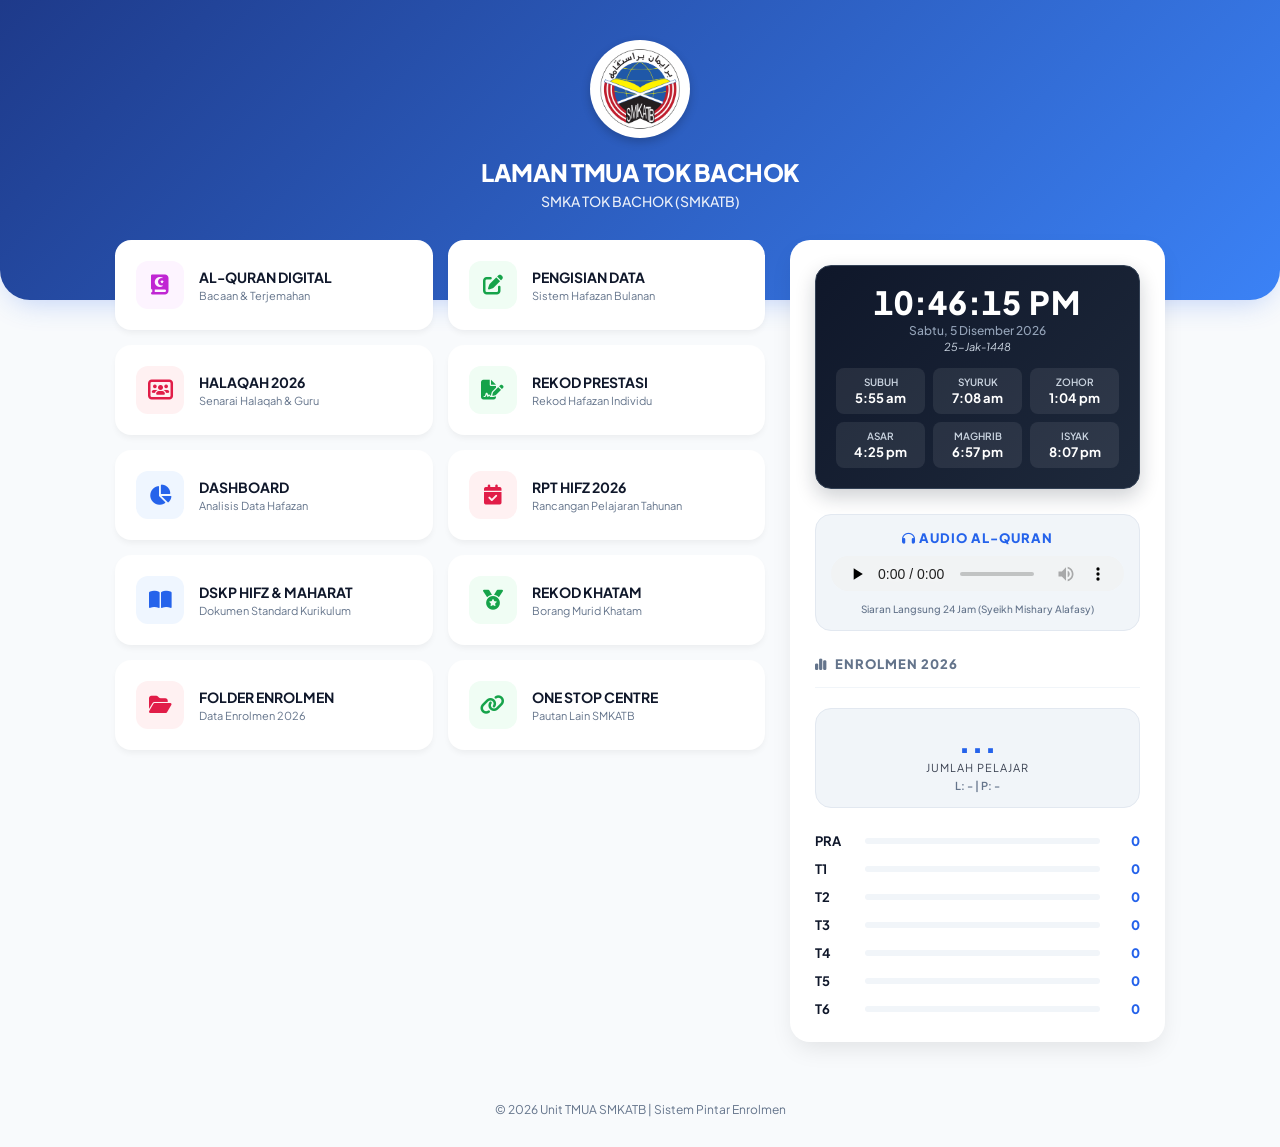
==== index.html @ 7593da2a "Update index.html" ====
<!DOCTYPE html>
<html lang="ms">
<head>
    <meta charset="UTF-8">
    <meta name="viewport" content="width=device-width, initial-scale=1.0">
    <title>Portal TMUA Tok Bachok</title>
    <link rel="icon" type="image/png" href="logo.png">
    
    <link rel="stylesheet" href="https://cdnjs.cloudflare.com/ajax/libs/font-awesome/6.4.0/css/all.min.css">
    
    <link href="https://fonts.googleapis.com/css2?family=Plus+Jakarta+Sans:wght@400;500;700;800&display=swap" rel="stylesheet">

    <style>
        :root {
            --primary: #0f172a;
            --accent: #2563eb;
            --bg: #f8fafc;
            --white: #ffffff;
            --text-muted: #64748b;
        }

        body { 
            font-family: 'Plus Jakarta Sans', sans-serif; 
            background-color: var(--bg); 
            margin: 0; padding: 0;
            color: var(--primary);
            min-height: 100vh;
        }

        /* HEADER */
        .header-bg {
            background: linear-gradient(135deg, #1e3a8a 0%, #3b82f6 100%);
            padding: 40px 20px 90px 20px;
            text-align: center;
            color: white;
            border-bottom-left-radius: 30px;
            border-bottom-right-radius: 30px;
            box-shadow: 0 10px 30px -10px rgba(37, 99, 235, 0.3);
        }

        .logo-sekolah { 
            width: 90px; height: auto; 
            background: white; border-radius: 50%; padding: 5px;
            box-shadow: 0 4px 10px rgba(0,0,0,0.2); margin-bottom: 15px;
        }
        
        h1 { margin: 0; font-size: 24px; font-weight: 800; letter-spacing: -0.5px; }
        .sub-header { opacity: 0.9; font-size: 14px; margin-top: 5px; font-weight: 500; }

        /* CONTAINER UTAMA */
        .container { 
            max-width: 1050px; 
            margin: -60px auto 40px auto; 
            padding: 0 20px;
            display: flex; gap: 25px; align-items: flex-start;
        }

        /* KIRI: GRID BUTANG */
        .links-area { 
            flex: 2; display: grid; grid-template-columns: repeat(2, 1fr); gap: 15px; 
        }

        .btn-card { 
            background: var(--white); padding: 20px; border-radius: 16px; 
            text-decoration: none; color: var(--primary);
            display: flex; align-items: center; gap: 15px;
            transition: all 0.2s ease;
            box-shadow: 0 4px 6px -1px rgba(0, 0, 0, 0.05);
            border: 1px solid rgba(255,255,255,0.8);
        }

        .btn-card:hover { 
            transform: translateY(-3px); 
            box-shadow: 0 12px 20px -5px rgba(0, 0, 0, 0.1); 
            border-color: var(--accent);
        }

        .icon-box {
            width: 48px; height: 48px; flex-shrink: 0;
            background: #eff6ff; color: var(--accent);
            border-radius: 12px; display: flex; align-items: center; justify-content: center;
            font-size: 20px;
        }
        
        .btn-card:nth-child(even) .icon-box { background: #f0fdf4; color: #16a34a; }
        .btn-card:nth-child(3n) .icon-box { background: #fff1f2; color: #e11d48; }
        .btn-card:first-child .icon-box { background: #fdf4ff; color: #c026d3; }

        .text-box { display: flex; flex-direction: column; }
        .btn-title { font-weight: 700; font-size: 14px; line-height: 1.3; }
        .btn-desc { font-size: 11px; color: var(--text-muted); margin-top: 2px; }

        /* KANAN: SIDEBOX (SOLAT, AUDIO & ENROLMEN) */
        .side-box { 
            flex: 1; background: var(--white); border-radius: 20px; padding: 25px;
            box-shadow: 0 10px 25px -5px rgba(0, 0, 0, 0.1);
            position: sticky; top: 20px;
        }

        /* WIDGET WAKTU SOLAT */
        .prayer-widget {
            background: linear-gradient(135deg, #0f172a 0%, #1e293b 100%);
            border-radius: 16px;
            padding: 20px;
            color: white;
            text-align: center;
            margin-bottom: 25px;
            box-shadow: 0 8px 20px rgba(15, 23, 42, 0.2);
            border: 1px solid #334155;
        }

        .clock-display { font-size: 32px; font-weight: 800; letter-spacing: 1px; line-height: 1; margin-bottom: 5px; font-variant-numeric: tabular-nums; }
        .date-display { font-size: 12px; color: #94a3b8; font-weight: 500; margin-bottom: 2px; }
        .hijri-display { font-size: 11px; color: #cbd5e1; font-weight: 400; margin-bottom: 15px; font-style: italic; }

        .prayer-grid { display: grid; grid-template-columns: repeat(3, 1fr); gap: 8px; }
        .prayer-item { 
            background: rgba(255,255,255,0.08); padding: 8px 5px; border-radius: 8px; 
            display: flex; flex-direction: column; gap: 2px;
        }
        .prayer-name { font-size: 10px; color: #cbd5e1; text-transform: uppercase; font-weight: 600; }
        .prayer-time { font-size: 13px; font-weight: 700; color: #fff; }

        /* WIDGET AUDIO AL-QURAN */
        .audio-widget {
            background: #f1f5f9;
            border-radius: 16px;
            padding: 15px;
            margin-bottom: 25px;
            border: 1px solid #e2e8f0;
            text-align: center;
        }
        
        .audio-title {
            font-size: 13px; font-weight: 800; color: var(--accent); 
            text-transform: uppercase; letter-spacing: 1px; margin-bottom: 10px;
        }
        
        audio {
            width: 100%;
            height: 35px;
            outline: none;
            border-radius: 8px;
        }
        
        .audio-desc {
            font-size: 10px; color: var(--text-muted); margin-top: 8px; font-weight: 500;
        }

        /* ENROLMEN STYLES */
        .side-title { 
            font-size: 13px; font-weight: 800; color: var(--text-muted); 
            text-transform: uppercase; letter-spacing: 1px; margin-bottom: 20px; 
            display: flex; align-items: center; gap: 8px; border-bottom: 1px solid #f1f5f9; padding-bottom: 15px;
        }

        .grand-total-box {
            text-align: center; margin-bottom: 25px;
            background: #f1f5f9; color: var(--primary); padding: 15px; border-radius: 16px; border: 1px solid #e2e8f0;
        }
        .big-number { font-size: 32px; font-weight: 800; line-height: 1; color: var(--accent); }
        .big-label { font-size: 11px; opacity: 0.8; margin-top: 5px; text-transform: uppercase; letter-spacing: 1px;}
        .big-detail { font-size: 11px; margin-top: 5px; font-weight: 600; color: var(--text-muted); }

        .stat-list { display: flex; flex-direction: column; gap: 12px; }
        .stat-row { display: flex; align-items: center; font-size: 13px; gap: 10px; }
        .stat-left { width: 40px; display: flex; flex-direction: column; }
        .stat-label { font-weight: 700; color: var(--primary); }
        .stat-detail-mini { font-size: 9px; color: var(--text-muted); white-space: nowrap; }
        .stat-bar-bg { flex: 1; height: 6px; background: #f1f5f9; border-radius: 4px; overflow: hidden; }
        .stat-bar-fill { height: 100%; background: var(--accent); border-radius: 4px; width: 0%; transition: width 1s ease-out; }
        .stat-value { font-weight: 800; color: var(--accent); width: 30px; text-align: right; }

        .footer { text-align: center; margin-top: 60px; font-size: 12px; color: var(--text-muted); padding-bottom: 30px; }

        @media (max-width: 850px) {
            .container { flex-direction: column; margin-top: -40px; }
            .links-area { grid-template-columns: 1fr; width: 100%; }
            .side-box { width: 100%; box-sizing: border-box; }
        }
    </style>
</head>
<body>

    <div class="header-bg">
        <img src="logo.png" alt="Logo" class="logo-sekolah">
        <h1>LAMAN TMUA TOK BACHOK</h1>
        <div class="sub-header">SMKA TOK BACHOK (SMKATB)</div>
    </div>

    <div class="container">
        
        <div class="links-area">
            <a href="https://quran.com/ms" class="btn-card" target="_blank">
                <div class="icon-box"><i class="fa-solid fa-book-quran"></i></div>
                <div class="text-box">
                    <span class="btn-title">AL-QURAN DIGITAL</span>
                    <span class="btn-desc">Bacaan & Terjemahan</span>
                </div>
            </a>
            <a href="https://aimanbum.github.io/ehafazantokbachok/guru.html" class="btn-card" target="_blank">
                <div class="icon-box"><i class="fa-solid fa-pen-to-square"></i></div>
                <div class="text-box"><span class="btn-title">PENGISIAN DATA</span><span class="btn-desc">Sistem Hafazan Bulanan</span></div>
            </a>
            <a href="https://drive.google.com/drive/folders/1Z07QYsqg-YRuqNiR4YXg7hQLwHGhCt8p?usp=sharing" class="btn-card" target="_blank">
                <div class="icon-box"><i class="fa-solid fa-users-rectangle"></i></div>
                <div class="text-box"><span class="btn-title">HALAQAH 2026</span><span class="btn-desc">Senarai Halaqah & Guru</span></div>
            </a>
            <a href="https://drive.google.com/drive/folders/1R4FdjBu_MviJWC51DVcEiyQpBSGGm-PG?usp=sharing" class="btn-card" target="_blank">
                <div class="icon-box"><i class="fa-solid fa-file-signature"></i></div>
                <div class="text-box"><span class="btn-title">REKOD PRESTASI</span><span class="btn-desc">Rekod Hafazan Individu</span></div>
            </a>
            <a href="https://aimanbum.github.io/dashboardhafazan/" class="btn-card" target="_blank">
                <div class="icon-box"><i class="fa-solid fa-chart-pie"></i></div>
                <div class="text-box"><span class="btn-title">DASHBOARD</span><span class="btn-desc">Analisis Data Hafazan</span></div>
            </a>
            <a href="https://docs.google.com/spreadsheets/d/1xx5BP8lhLu6eqke5RfqEZUs3BnPgLS9u/edit?gid=1105382656#gid=1105382656" class="btn-card" target="_blank">
                <div class="icon-box"><i class="fa-solid fa-calendar-check"></i></div>
                <div class="text-box"><span class="btn-title">RPT HIFZ 2026</span><span class="btn-desc">Rancangan Pelajaran Tahunan</span></div>
            </a>
            <a href="https://drive.google.com/drive/folders/10hzshOvUihDCpQ-v_4nYq1GUiXlx32Gw?usp=drive_link" class="btn-card" target="_blank">
                <div class="icon-box"><i class="fa-solid fa-book-open"></i></div>
                <div class="text-box"><span class="btn-title">DSKP HIFZ & MAHARAT</span><span class="btn-desc">Dokumen Standard Kurikulum</span></div>
            </a>
            <a href="https://forms.gle/MZYJB4YxUYbUkG238" class="btn-card" target="_blank">
                <div class="icon-box"><i class="fa-solid fa-medal"></i></div>
                <div class="text-box"><span class="btn-title">REKOD KHATAM</span><span class="btn-desc">Borang Murid Khatam</span></div>
            </a>
            <a href="https://drive.google.com/drive/folders/1UJBAwL0ctB9TV9YKfd61B_cG2MGX8SsN?usp=drive_link" class="btn-card" target="_blank">
                <div class="icon-box"><i class="fa-solid fa-folder-open"></i></div>
                <div class="text-box"><span class="btn-title">FOLDER ENROLMEN</span><span class="btn-desc">Data Enrolmen 2026</span></div>
            </a>
            <a href="https://mylink.la/sekolah-3315" class="btn-card" target="_blank">
                <div class="icon-box"><i class="fa-solid fa-link"></i></div>
                <div class="text-box"><span class="btn-title">ONE STOP CENTRE</span><span class="btn-desc">Pautan Lain SMKATB</span></div>
            </a>
        </div>

        <div class="side-box">
            
            <div class="prayer-widget">
                <div class="clock-display" id="jam">--:--:--</div>
                <div class="date-display" id="tarikh">Memuatkan tarikh...</div>
                <div class="hijri-display" id="tarikh-hijri">Memuatkan Hijri...</div>
                
                <div class="prayer-grid" id="senarai-solat">
                    <div class="prayer-item"><span class="prayer-name">Subuh</span><span class="prayer-time">...</span></div>
                    <div class="prayer-item"><span class="prayer-name">Syuruk</span><span class="prayer-time">...</span></div>
                    <div class="prayer-item"><span class="prayer-name">Zohor</span><span class="prayer-time">...</span></div>
                    <div class="prayer-item"><span class="prayer-name">Asar</span><span class="prayer-time">...</span></div>
                    <div class="prayer-item"><span class="prayer-name">Maghrib</span><span class="prayer-time">...</span></div>
                    <div class="prayer-item"><span class="prayer-name">Isyak</span><span class="prayer-time">...</span></div>
                </div>
            </div>

            <div class="audio-widget">
                <div class="audio-title"><i class="fa-solid fa-headphones"></i> AUDIO AL-QURAN</div>
                <audio controls preload="none">
                    <source src="https://Qurango.net/radio/mishary_alafasi" type="audio/mpeg">
                    Pelayar anda tidak menyokong audio.
                </audio>
                <div class="audio-desc">Siaran Langsung 24 Jam (Syeikh Mishary Alafasy)</div>
            </div>

            <div class="side-title"><i class="fa-solid fa-chart-simple"></i> ENROLMEN 2026</div>
            
            <div class="grand-total-box">
                <div class="big-number" id="grand-total">...</div>
                <div class="big-label">JUMLAH PELAJAR</div>
                <div class="big-detail" id="grand-detail">L: - | P: -</div>
            </div>

            <div class="stat-list">
                <div class="stat-row">
                    <div class="stat-left"><span class="stat-label">PRA</span><span class="stat-detail-mini" id="pra-detail"></span></div>
                    <div class="stat-bar-bg"><div class="stat-bar-fill" id="bar-pra" style="width: 0%"></div></div>
                    <span class="stat-value" id="pra-total">0</span>
                </div>
                <div class="stat-row">
                    <div class="stat-left"><span class="stat-label">T1</span><span class="stat-detail-mini" id="t1-detail"></span></div>
                    <div class="stat-bar-bg"><div class="stat-bar-fill" id="bar-t1" style="width: 0%"></div></div>
                    <span class="stat-value" id="t1-total">0</span>
                </div>
                <div class="stat-row">
                    <div class="stat-left"><span class="stat-label">T2</span><span class="stat-detail-mini" id="t2-detail"></span></div>
                    <div class="stat-bar-bg"><div class="stat-bar-fill" id="bar-t2" style="width: 0%"></div></div>
                    <span class="stat-value" id="t2-total">0</span>
                </div>
                <div class="stat-row">
                    <div class="stat-left"><span class="stat-label">T3</span><span class="stat-detail-mini" id="t3-detail"></span></div>
                    <div class="stat-bar-bg"><div class="stat-bar-fill" id="bar-t3" style="width: 0%"></div></div>
                    <span class="stat-value" id="t3-total">0</span>
                </div>
                <div class="stat-row">
                    <div class="stat-left"><span class="stat-label">T4</span><span class="stat-detail-mini" id="t4-detail"></span></div>
                    <div class="stat-bar-bg"><div class="stat-bar-fill" id="bar-t4" style="width: 0%"></div></div>
                    <span class="stat-value" id="t4-total">0</span>
                </div>
                <div class="stat-row">
                    <div class="stat-left"><span class="stat-label">T5</span><span class="stat-detail-mini" id="t5-detail"></span></div>
                    <div class="stat-bar-bg"><div class="stat-bar-fill" id="bar-t5" style="width: 0%"></div></div>
                    <span class="stat-value" id="t5-total">0</span>
                </div>
                <div class="stat-row">
                    <div class="stat-left"><span class="stat-label">T6</span><span class="stat-detail-mini" id="t6-detail"></span></div>
                    <div class="stat-bar-bg"><div class="stat-bar-fill" id="bar-t6" style="width: 0%"></div></div>
                    <span class="stat-value" id="t6-total">0</span>
                </div>
            </div>
        </div>
    </div>

    <div class="footer">
        &copy; 2026 Unit TMUA SMKATB | Sistem Pintar Enrolmen
    </div>

    <script>
        // ---------------------------------------------------
        // 1. SKRIP JAM & TARIKH (SYNC DENGAN WAKTU MALAYSIA)
        // ---------------------------------------------------
        let timeOffset = 0;

        async function syncWithWorldTime() {
            try {
                // Mengambil waktu tepat KL (Waktu Standard Malaysia)
                const response = await fetch('https://worldtimeapi.org/api/timezone/Asia/Kuala_Lumpur');
                const data = await response.json();
                
                const serverTime = new Date(data.datetime).getTime();
                const localTime = Date.now();
                timeOffset = serverTime - localTime;
                
                console.log("Jam diselaraskan dengan Waktu Standard.");
            } catch (error) {
                console.error("Gagal selaras jam, guna jam peranti.");
            }
        }

        function updateClock() {
            const now = new Date(Date.now() + timeOffset);
            let hours = now.getHours();
            let minutes = now.getMinutes();
            let seconds = now.getSeconds();
            let ampm = hours >= 12 ? 'PM' : 'AM';
            
            hours = hours % 12;
            hours = hours ? hours : 12; 
            minutes = minutes < 10 ? '0' + minutes : minutes;
            seconds = seconds < 10 ? '0' + seconds : seconds;
            
            document.getElementById('jam').innerText = `${hours}:${minutes}:${seconds} ${ampm}`;
            
            const options = { weekday: 'long', year: 'numeric', month: 'long', day: 'numeric' };
            document.getElementById('tarikh').innerText = now.toLocaleDateString('ms-MY', options);
        }

        syncWithWorldTime();
        setInterval(updateClock, 1000);
        updateClock();

        // ---------------------------------------------
        // 2. SKRIP WAKTU SOLAT (DARIPADA FAIL CSV JAKIM)
        // ---------------------------------------------
        async function fetchSolatFromCSV() {
            try {
                const response = await fetch('./jadual_waktu_solat_JAKIM.csv');
                
                if (!response.ok) {
                    throw new Error("Fail CSV tidak dijumpai.");
                }

                const csvText = await response.text();
                const lines = csvText.split('\n');
                
                const months = ["Jan", "Feb", "Mar", "Apr", "May", "Jun", "Jul", "Aug", "Sep", "Oct", "Nov", "Dec"];
                const today = new Date();
                const dd = String(today.getDate()).padStart(2, '0');
                const mmStr = months[today.getMonth()];
                const yyyy = today.getFullYear();
                
                const searchKey = `${dd}-${mmStr}-${yyyy}`;
                let foundData = null;

                for (let i = 1; i < lines.length; i++) {
                    const row = lines[i].split(',');
                    if (row.length < 10) continue; 
                    
                    if (row[0].trim() === searchKey) {
                        foundData = row;
                        break;
                    }
                }

                if (foundData) {
                    document.getElementById('tarikh-hijri').innerText = foundData[1]; 
                    
                    const solatList = {
                        "Subuh": foundData[4],
                        "Syuruk": foundData[5],
                        "Zohor": foundData[6],
                        "Asar": foundData[7],
                        "Maghrib": foundData[8],
                        "Isyak": foundData[9]
                    };

                    const container = document.getElementById('senarai-solat');
                    container.innerHTML = ''; 

                    for (const [name, time] of Object.entries(solatList)) {
                        let div = document.createElement('div');
                        div.className = 'prayer-item';
                        div.innerHTML = `<span class="prayer-name">${name}</span><span class="prayer-time">${time}</span>`;
                        container.appendChild(div);
                    }
                }
            } catch (e) {
                console.error("Ralat CSV:", e);
            }
        }

        fetchSolatFromCSV();

        // ---------------------------------------------
        // 3. SKRIP ENROLMEN (GOOGLE SHEETS)
        // ---------------------------------------------
        const ssID = '1M5HM5y6qgWshsLqB8CoReXiF54sFiUBiS_dVqUtK0gk';
        const url = `https://docs.google.com/spreadsheets/d/${ssID}/gviz/tq?tqx=out:csv`;

        async function fetchEnrolmen() {
            try {
                const response = await fetch(url);
                const data = await response.text();
                const rows = data.split('\n').map(row => row.split(',').map(cell => cell.replace(/"/g, '')));
                const getData = (r, c) => parseInt(rows[r][c]) || 0;

                let grandL = 0; let grandP = 0;
                let maxVal = 160;

                const processTingkatan = (id, row) => {
                    const l = getData(row - 1, 2);
                    const p = getData(row - 1, 3);
                    const total = l + p;
                    grandL += l; grandP += p;

                    const elTotal = document.getElementById(`${id}-total`);
                    if(elTotal) elTotal.innerText = total;

                    const elBar = document.getElementById(`bar-${id}`);
                    if(elBar) {
                        let percent = (total / maxVal) * 100;
                        if(percent > 100) percent = 100;
                        elBar.style.width = `${percent}%`;
                    }

                    const elDetail = document.getElementById(`${id}-detail`);
                    if(elDetail) elDetail.innerText = `L:${l} P:${p}`;
                };

                processTingkatan('pra', 37);
                processTingkatan('t1', 7);
                processTingkatan('t2', 13);
                processTingkatan('t3', 19);
                processTingkatan('t4', 25);
                processTingkatan('t5', 31);
                processTingkatan('t6', 36);

                document.getElementById('grand-total').innerText = grandL + grandP;
                document.getElementById('grand-detail').innerText = `LELAKI: ${grandL} | PEREMPUAN: ${grandP}`;
            } catch (e) { console.error('Error:', e); }
        }
        fetchEnrolmen();
    </script>
</body>
</html>
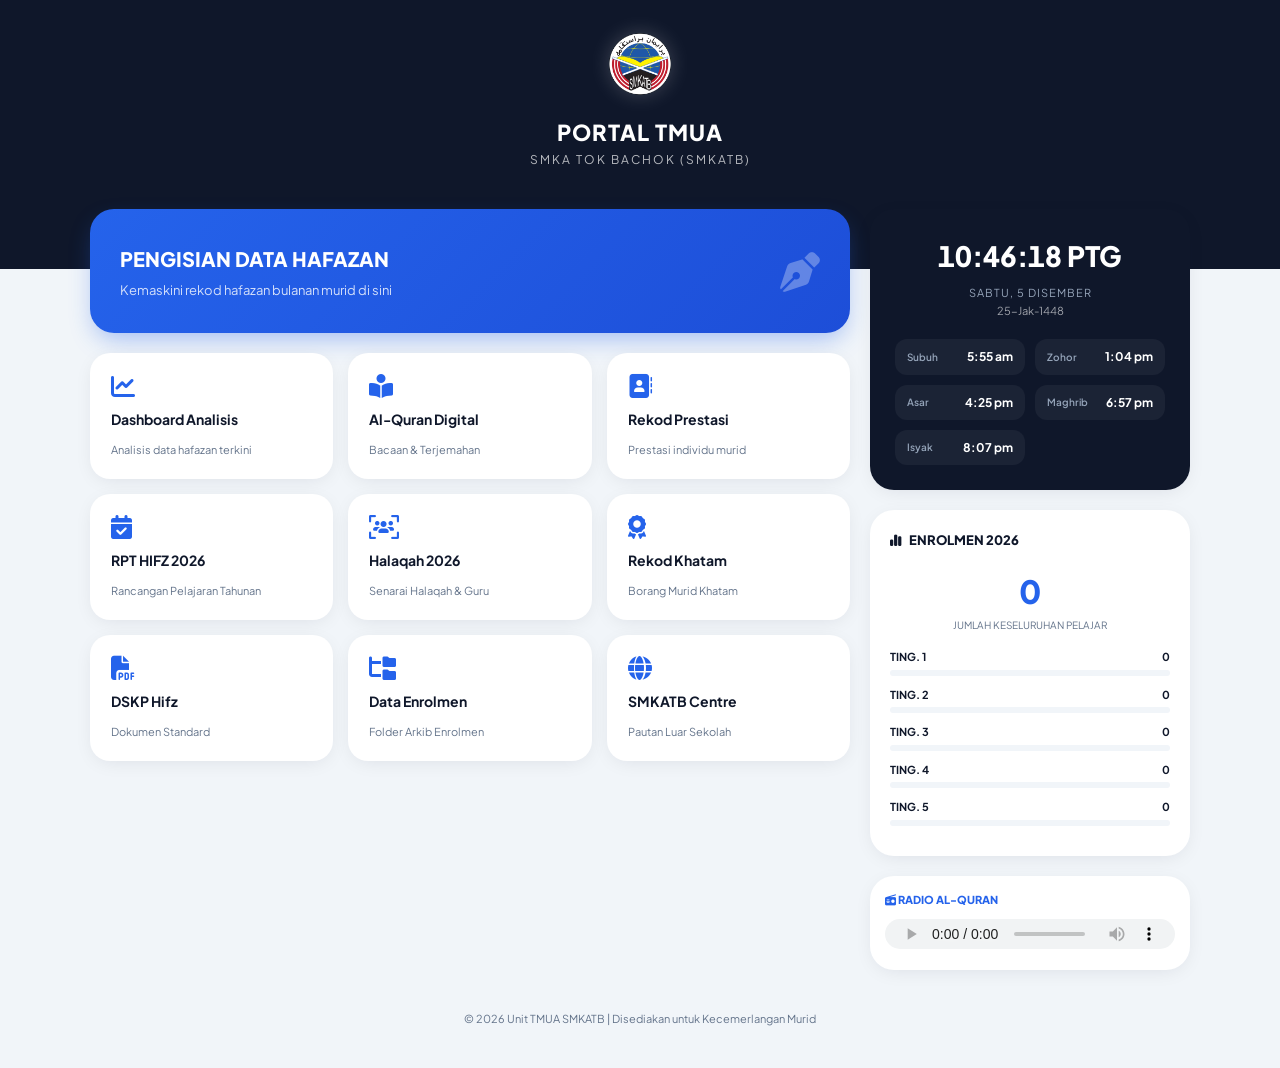
==== commit a5b271e1: "Update index.html" ====
--- a/index.html
+++ b/index.html
@@ -3,20 +3,21 @@
 <head>
     <meta charset="UTF-8">
     <meta name="viewport" content="width=device-width, initial-scale=1.0">
-    <title>Portal TMUA Tok Bachok</title>
+    <title>Portal TMUA | SMKA Tok Bachok</title>
     <link rel="icon" type="image/png" href="logo.png">
     
     <link rel="stylesheet" href="https://cdnjs.cloudflare.com/ajax/libs/font-awesome/6.4.0/css/all.min.css">
-    
-    <link href="https://fonts.googleapis.com/css2?family=Plus+Jakarta+Sans:wght@400;500;700;800&display=swap" rel="stylesheet">
+    <link href="https://fonts.googleapis.com/css2?family=Plus+Jakarta+Sans:wght@400;500;600;700;800&display=swap" rel="stylesheet">
 
     <style>
         :root {
-            --primary: #0f172a;
-            --accent: #2563eb;
-            --bg: #f8fafc;
+            --primary: #0f172a;    /* Navy */
+            --accent: #2563eb;     /* Blue */
+            --gold: #b45309;       /* Gold/Amber */
+            --bg: #f1f5f9;         /* Light Grey-Blue */
             --white: #ffffff;
             --text-muted: #64748b;
+            --card-shadow: 0 4px 20px -5px rgba(15, 23, 42, 0.1);
         }
 
         body { 
@@ -24,159 +25,121 @@
             background-color: var(--bg); 
             margin: 0; padding: 0;
             color: var(--primary);
-            min-height: 100vh;
-        }
-
-        /* HEADER */
+            line-height: 1.6;
+        }
+
+        /* HEADER MINIMALIS */
         .header-bg {
-            background: linear-gradient(135deg, #1e3a8a 0%, #3b82f6 100%);
-            padding: 40px 20px 90px 20px;
+            background: var(--primary);
+            padding: 30px 20px 100px 20px;
             text-align: center;
             color: white;
-            border-bottom-left-radius: 30px;
-            border-bottom-right-radius: 30px;
-            box-shadow: 0 10px 30px -10px rgba(37, 99, 235, 0.3);
         }
 
         .logo-sekolah { 
-            width: 90px; height: auto; 
-            background: white; border-radius: 50%; padding: 5px;
-            box-shadow: 0 4px 10px rgba(0,0,0,0.2); margin-bottom: 15px;
+            width: 70px; margin-bottom: 10px;
+            filter: drop-shadow(0 0 10px rgba(255,255,255,0.2));
         }
         
-        h1 { margin: 0; font-size: 24px; font-weight: 800; letter-spacing: -0.5px; }
-        .sub-header { opacity: 0.9; font-size: 14px; margin-top: 5px; font-weight: 500; }
-
-        /* CONTAINER UTAMA */
+        h1 { margin: 0; font-size: 22px; font-weight: 800; letter-spacing: 1px; }
+        .sub-header { opacity: 0.7; font-size: 12px; text-transform: uppercase; letter-spacing: 2px; }
+
         .container { 
-            max-width: 1050px; 
+            max-width: 1100px; 
             margin: -60px auto 40px auto; 
             padding: 0 20px;
-            display: flex; gap: 25px; align-items: flex-start;
-        }
-
-        /* KIRI: GRID BUTANG */
-        .links-area { 
-            flex: 2; display: grid; grid-template-columns: repeat(2, 1fr); gap: 15px; 
-        }
-
-        .btn-card { 
-            background: var(--white); padding: 20px; border-radius: 16px; 
-            text-decoration: none; color: var(--primary);
-            display: flex; align-items: center; gap: 15px;
+            display: grid;
+            grid-template-columns: 1fr 320px;
+            gap: 20px;
+        }
+
+        /* BENTO GRID AREA */
+        .main-content { display: flex; flex-direction: column; gap: 20px; }
+
+        /* KAD UTAMA (PENGISIAN DATA) */
+        .hero-card {
+            background: linear-gradient(135deg, var(--accent), #1d4ed8);
+            border-radius: 24px;
+            padding: 30px;
+            color: white;
+            text-decoration: none;
+            display: flex;
+            align-items: center;
+            justify-content: space-between;
+            box-shadow: 0 10px 25px -5px rgba(37, 99, 235, 0.4);
+            transition: transform 0.3s ease;
+        }
+        .hero-card:hover { transform: scale(1.02); }
+        .hero-text h2 { margin: 0; font-size: 20px; font-weight: 800; }
+        .hero-text p { margin: 5px 0 0 0; opacity: 0.8; font-size: 13px; }
+        .hero-icon { font-size: 40px; opacity: 0.3; }
+
+        /* GRID UNTUK BUTANG LAIN */
+        .bento-grid {
+            display: grid;
+            grid-template-columns: repeat(auto-fill, minmax(200px, 1fr));
+            gap: 15px;
+        }
+
+        .bento-item {
+            background: var(--white);
+            padding: 20px;
+            border-radius: 20px;
+            text-decoration: none;
+            color: var(--primary);
+            box-shadow: var(--card-shadow);
+            display: flex;
+            flex-direction: column;
+            gap: 10px;
+            border: 1px solid rgba(255,255,255,0.5);
             transition: all 0.2s ease;
-            box-shadow: 0 4px 6px -1px rgba(0, 0, 0, 0.05);
-            border: 1px solid rgba(255,255,255,0.8);
-        }
-
-        .btn-card:hover { 
-            transform: translateY(-3px); 
-            box-shadow: 0 12px 20px -5px rgba(0, 0, 0, 0.1); 
-            border-color: var(--accent);
-        }
-
-        .icon-box {
-            width: 48px; height: 48px; flex-shrink: 0;
-            background: #eff6ff; color: var(--accent);
-            border-radius: 12px; display: flex; align-items: center; justify-content: center;
-            font-size: 20px;
-        }
-        
-        .btn-card:nth-child(even) .icon-box { background: #f0fdf4; color: #16a34a; }
-        .btn-card:nth-child(3n) .icon-box { background: #fff1f2; color: #e11d48; }
-        .btn-card:first-child .icon-box { background: #fdf4ff; color: #c026d3; }
-
-        .text-box { display: flex; flex-direction: column; }
-        .btn-title { font-weight: 700; font-size: 14px; line-height: 1.3; }
-        .btn-desc { font-size: 11px; color: var(--text-muted); margin-top: 2px; }
-
-        /* KANAN: SIDEBOX (SOLAT, AUDIO & ENROLMEN) */
-        .side-box { 
-            flex: 1; background: var(--white); border-radius: 20px; padding: 25px;
-            box-shadow: 0 10px 25px -5px rgba(0, 0, 0, 0.1);
-            position: sticky; top: 20px;
-        }
-
-        /* WIDGET WAKTU SOLAT */
-        .prayer-widget {
-            background: linear-gradient(135deg, #0f172a 0%, #1e293b 100%);
-            border-radius: 16px;
+        }
+        .bento-item:hover { background: #f8fafc; border-color: var(--accent); transform: translateY(-3px); }
+        .bento-item i { font-size: 24px; color: var(--accent); }
+        .bento-title { font-weight: 700; font-size: 14px; }
+        .bento-desc { font-size: 11px; color: var(--text-muted); }
+
+        /* SIDEBAR WIDGETS */
+        .sidebar { display: flex; flex-direction: column; gap: 20px; }
+
+        .widget {
+            background: var(--white);
+            border-radius: 24px;
             padding: 20px;
+            box-shadow: var(--card-shadow);
+        }
+
+        /* JAM & SOLAT (DARK MODE WIDGET) */
+        .clock-widget {
+            background: var(--primary);
             color: white;
             text-align: center;
-            margin-bottom: 25px;
-            box-shadow: 0 8px 20px rgba(15, 23, 42, 0.2);
-            border: 1px solid #334155;
-        }
-
-        .clock-display { font-size: 32px; font-weight: 800; letter-spacing: 1px; line-height: 1; margin-bottom: 5px; font-variant-numeric: tabular-nums; }
-        .date-display { font-size: 12px; color: #94a3b8; font-weight: 500; margin-bottom: 2px; }
-        .hijri-display { font-size: 11px; color: #cbd5e1; font-weight: 400; margin-bottom: 15px; font-style: italic; }
-
-        .prayer-grid { display: grid; grid-template-columns: repeat(3, 1fr); gap: 8px; }
-        .prayer-item { 
-            background: rgba(255,255,255,0.08); padding: 8px 5px; border-radius: 8px; 
-            display: flex; flex-direction: column; gap: 2px;
-        }
-        .prayer-name { font-size: 10px; color: #cbd5e1; text-transform: uppercase; font-weight: 600; }
-        .prayer-time { font-size: 13px; font-weight: 700; color: #fff; }
-
-        /* WIDGET AUDIO AL-QURAN */
-        .audio-widget {
-            background: #f1f5f9;
-            border-radius: 16px;
-            padding: 15px;
-            margin-bottom: 25px;
-            border: 1px solid #e2e8f0;
-            text-align: center;
-        }
-        
-        .audio-title {
-            font-size: 13px; font-weight: 800; color: var(--accent); 
-            text-transform: uppercase; letter-spacing: 1px; margin-bottom: 10px;
-        }
-        
-        audio {
-            width: 100%;
-            height: 35px;
-            outline: none;
-            border-radius: 8px;
-        }
-        
-        .audio-desc {
-            font-size: 10px; color: var(--text-muted); margin-top: 8px; font-weight: 500;
-        }
-
-        /* ENROLMEN STYLES */
-        .side-title { 
-            font-size: 13px; font-weight: 800; color: var(--text-muted); 
-            text-transform: uppercase; letter-spacing: 1px; margin-bottom: 20px; 
-            display: flex; align-items: center; gap: 8px; border-bottom: 1px solid #f1f5f9; padding-bottom: 15px;
-        }
-
-        .grand-total-box {
-            text-align: center; margin-bottom: 25px;
-            background: #f1f5f9; color: var(--primary); padding: 15px; border-radius: 16px; border: 1px solid #e2e8f0;
-        }
-        .big-number { font-size: 32px; font-weight: 800; line-height: 1; color: var(--accent); }
-        .big-label { font-size: 11px; opacity: 0.8; margin-top: 5px; text-transform: uppercase; letter-spacing: 1px;}
-        .big-detail { font-size: 11px; margin-top: 5px; font-weight: 600; color: var(--text-muted); }
-
-        .stat-list { display: flex; flex-direction: column; gap: 12px; }
-        .stat-row { display: flex; align-items: center; font-size: 13px; gap: 10px; }
-        .stat-left { width: 40px; display: flex; flex-direction: column; }
-        .stat-label { font-weight: 700; color: var(--primary); }
-        .stat-detail-mini { font-size: 9px; color: var(--text-muted); white-space: nowrap; }
-        .stat-bar-bg { flex: 1; height: 6px; background: #f1f5f9; border-radius: 4px; overflow: hidden; }
-        .stat-bar-fill { height: 100%; background: var(--accent); border-radius: 4px; width: 0%; transition: width 1s ease-out; }
-        .stat-value { font-weight: 800; color: var(--accent); width: 30px; text-align: right; }
-
-        .footer { text-align: center; margin-top: 60px; font-size: 12px; color: var(--text-muted); padding-bottom: 30px; }
-
-        @media (max-width: 850px) {
-            .container { flex-direction: column; margin-top: -40px; }
-            .links-area { grid-template-columns: 1fr; width: 100%; }
-            .side-box { width: 100%; box-sizing: border-box; }
+            padding: 25px;
+        }
+        .clock-time { font-size: 28px; font-weight: 800; color: #fff; margin-bottom: 5px; font-variant-numeric: tabular-nums; }
+        .clock-date { font-size: 11px; color: #94a3b8; text-transform: uppercase; letter-spacing: 1px; }
+
+        .prayer-list { margin-top: 20px; display: grid; grid-template-columns: 1fr 1fr; gap: 10px; }
+        .prayer-row { background: rgba(255,255,255,0.05); padding: 8px 12px; border-radius: 12px; display: flex; justify-content: space-between; align-items: center; }
+        .p-name { font-size: 10px; color: #94a3b8; font-weight: 600; }
+        .p-time { font-size: 12px; font-weight: 700; }
+
+        /* STATS WIDGET */
+        .stats-header { font-size: 13px; font-weight: 800; margin-bottom: 15px; display: flex; align-items: center; gap: 8px; }
+        .grand-total { font-size: 32px; font-weight: 800; color: var(--accent); text-align: center; display: block; }
+        .grand-label { font-size: 10px; text-align: center; display: block; color: var(--text-muted); text-transform: uppercase; margin-bottom: 15px; }
+
+        .stat-bar-item { margin-bottom: 10px; }
+        .stat-info { display: flex; justify-content: space-between; font-size: 11px; font-weight: 700; margin-bottom: 4px; }
+        .bar-bg { height: 6px; background: #f1f5f9; border-radius: 10px; overflow: hidden; }
+        .bar-fill { height: 100%; background: var(--accent); border-radius: 10px; width: 0; transition: width 1s ease; }
+
+        .footer { text-align: center; margin: 40px 0; font-size: 11px; color: var(--text-muted); }
+
+        /* RESPONSIVE */
+        @media (max-width: 900px) {
+            .container { grid-template-columns: 1fr; }
+            .sidebar { order: -1; }
         }
     </style>
 </head>
@@ -184,289 +147,192 @@
 
     <div class="header-bg">
         <img src="logo.png" alt="Logo" class="logo-sekolah">
-        <h1>LAMAN TMUA TOK BACHOK</h1>
-        <div class="sub-header">SMKA TOK BACHOK (SMKATB)</div>
+        <h1>PORTAL TMUA</h1>
+        <div class="sub-header">SMKA Tok Bachok (SMKATB)</div>
     </div>
 
     <div class="container">
         
-        <div class="links-area">
-            <a href="https://quran.com/ms" class="btn-card" target="_blank">
-                <div class="icon-box"><i class="fa-solid fa-book-quran"></i></div>
-                <div class="text-box">
-                    <span class="btn-title">AL-QURAN DIGITAL</span>
-                    <span class="btn-desc">Bacaan & Terjemahan</span>
+        <main class="main-content">
+            
+            <a href="https://aimanbum.github.io/ehafazantokbachok/guru.html" class="hero-card" target="_blank">
+                <div class="hero-text">
+                    <h2>PENGISIAN DATA HAFAZAN</h2>
+                    <p>Kemaskini rekod hafazan bulanan murid di sini</p>
                 </div>
+                <div class="hero-icon"><i class="fa-solid fa-pen-nib"></i></div>
             </a>
-            <a href="https://aimanbum.github.io/ehafazantokbachok/guru.html" class="btn-card" target="_blank">
-                <div class="icon-box"><i class="fa-solid fa-pen-to-square"></i></div>
-                <div class="text-box"><span class="btn-title">PENGISIAN DATA</span><span class="btn-desc">Sistem Hafazan Bulanan</span></div>
-            </a>
-            <a href="https://drive.google.com/drive/folders/1Z07QYsqg-YRuqNiR4YXg7hQLwHGhCt8p?usp=sharing" class="btn-card" target="_blank">
-                <div class="icon-box"><i class="fa-solid fa-users-rectangle"></i></div>
-                <div class="text-box"><span class="btn-title">HALAQAH 2026</span><span class="btn-desc">Senarai Halaqah & Guru</span></div>
-            </a>
-            <a href="https://drive.google.com/drive/folders/1R4FdjBu_MviJWC51DVcEiyQpBSGGm-PG?usp=sharing" class="btn-card" target="_blank">
-                <div class="icon-box"><i class="fa-solid fa-file-signature"></i></div>
-                <div class="text-box"><span class="btn-title">REKOD PRESTASI</span><span class="btn-desc">Rekod Hafazan Individu</span></div>
-            </a>
-            <a href="https://aimanbum.github.io/dashboardhafazan/" class="btn-card" target="_blank">
-                <div class="icon-box"><i class="fa-solid fa-chart-pie"></i></div>
-                <div class="text-box"><span class="btn-title">DASHBOARD</span><span class="btn-desc">Analisis Data Hafazan</span></div>
-            </a>
-            <a href="https://docs.google.com/spreadsheets/d/1xx5BP8lhLu6eqke5RfqEZUs3BnPgLS9u/edit?gid=1105382656#gid=1105382656" class="btn-card" target="_blank">
-                <div class="icon-box"><i class="fa-solid fa-calendar-check"></i></div>
-                <div class="text-box"><span class="btn-title">RPT HIFZ 2026</span><span class="btn-desc">Rancangan Pelajaran Tahunan</span></div>
-            </a>
-            <a href="https://drive.google.com/drive/folders/10hzshOvUihDCpQ-v_4nYq1GUiXlx32Gw?usp=drive_link" class="btn-card" target="_blank">
-                <div class="icon-box"><i class="fa-solid fa-book-open"></i></div>
-                <div class="text-box"><span class="btn-title">DSKP HIFZ & MAHARAT</span><span class="btn-desc">Dokumen Standard Kurikulum</span></div>
-            </a>
-            <a href="https://forms.gle/MZYJB4YxUYbUkG238" class="btn-card" target="_blank">
-                <div class="icon-box"><i class="fa-solid fa-medal"></i></div>
-                <div class="text-box"><span class="btn-title">REKOD KHATAM</span><span class="btn-desc">Borang Murid Khatam</span></div>
-            </a>
-            <a href="https://drive.google.com/drive/folders/1UJBAwL0ctB9TV9YKfd61B_cG2MGX8SsN?usp=drive_link" class="btn-card" target="_blank">
-                <div class="icon-box"><i class="fa-solid fa-folder-open"></i></div>
-                <div class="text-box"><span class="btn-title">FOLDER ENROLMEN</span><span class="btn-desc">Data Enrolmen 2026</span></div>
-            </a>
-            <a href="https://mylink.la/sekolah-3315" class="btn-card" target="_blank">
-                <div class="icon-box"><i class="fa-solid fa-link"></i></div>
-                <div class="text-box"><span class="btn-title">ONE STOP CENTRE</span><span class="btn-desc">Pautan Lain SMKATB</span></div>
-            </a>
-        </div>
-
-        <div class="side-box">
+
+            <div class="bento-grid">
+                <a href="https://aimanbum.github.io/dashboardhafazan/" class="bento-item" target="_blank">
+                    <i class="fa-solid fa-chart-line"></i>
+                    <div class="bento-title">Dashboard Analisis</div>
+                    <div class="bento-desc">Analisis data hafazan terkini</div>
+                </a>
+                <a href="https://quran.com/ms" class="bento-item" target="_blank">
+                    <i class="fa-solid fa-book-open-reader"></i>
+                    <div class="bento-title">Al-Quran Digital</div>
+                    <div class="bento-desc">Bacaan & Terjemahan</div>
+                </a>
+                <a href="https://drive.google.com/drive/folders/1R4FdjBu_MviJWC51DVcEiyQpBSGGm-PG?usp=sharing" class="bento-item" target="_blank">
+                    <i class="fa-solid fa-address-book"></i>
+                    <div class="bento-title">Rekod Prestasi</div>
+                    <div class="bento-desc">Prestasi individu murid</div>
+                </a>
+                
+                <a href="https://docs.google.com/spreadsheets/d/1xx5BP8lhLu6eqke5RfqEZUs3BnPgLS9u/edit?gid=1105382656#gid=1105382656" class="bento-item" target="_blank">
+                    <i class="fa-solid fa-calendar-check"></i>
+                    <div class="bento-title">RPT HIFZ 2026</div>
+                    <div class="bento-desc">Rancangan Pelajaran Tahunan</div>
+                </a>
+                <a href="https://drive.google.com/drive/folders/1Z07QYsqg-YRuqNiR4YXg7hQLwHGhCt8p?usp=sharing" class="bento-item" target="_blank">
+                    <i class="fa-solid fa-users-viewfinder"></i>
+                    <div class="bento-title">Halaqah 2026</div>
+                    <div class="bento-desc">Senarai Halaqah & Guru</div>
+                </a>
+                <a href="https://forms.gle/MZYJB4YxUYbUkG238" class="bento-item" target="_blank">
+                    <i class="fa-solid fa-award"></i>
+                    <div class="bento-title">Rekod Khatam</div>
+                    <div class="bento-desc">Borang Murid Khatam</div>
+                </a>
+
+                <a href="https://drive.google.com/drive/folders/10hzshOvUihDCpQ-v_4nYq1GUiXlx32Gw?usp=drive_link" class="bento-item" target="_blank">
+                    <i class="fa-solid fa-file-pdf"></i>
+                    <div class="bento-title">DSKP Hifz</div>
+                    <div class="bento-desc">Dokumen Standard</div>
+                </a>
+                <a href="https://drive.google.com/drive/folders/1UJBAwL0ctB9TV9YKfd61B_cG2MGX8SsN?usp=drive_link" class="bento-item" target="_blank">
+                    <i class="fa-solid fa-folder-tree"></i>
+                    <div class="bento-title">Data Enrolmen</div>
+                    <div class="bento-desc">Folder Arkib Enrolmen</div>
+                </a>
+                <a href="https://mylink.la/sekolah-3315" class="bento-item" target="_blank">
+                    <i class="fa-solid fa-globe"></i>
+                    <div class="bento-title">SMKATB Centre</div>
+                    <div class="bento-desc">Pautan Luar Sekolah</div>
+                </a>
+            </div>
+        </main>
+
+        <aside class="sidebar">
             
-            <div class="prayer-widget">
-                <div class="clock-display" id="jam">--:--:--</div>
-                <div class="date-display" id="tarikh">Memuatkan tarikh...</div>
-                <div class="hijri-display" id="tarikh-hijri">Memuatkan Hijri...</div>
-                
-                <div class="prayer-grid" id="senarai-solat">
-                    <div class="prayer-item"><span class="prayer-name">Subuh</span><span class="prayer-time">...</span></div>
-                    <div class="prayer-item"><span class="prayer-name">Syuruk</span><span class="prayer-time">...</span></div>
-                    <div class="prayer-item"><span class="prayer-name">Zohor</span><span class="prayer-time">...</span></div>
-                    <div class="prayer-item"><span class="prayer-name">Asar</span><span class="prayer-time">...</span></div>
-                    <div class="prayer-item"><span class="prayer-name">Maghrib</span><span class="prayer-time">...</span></div>
-                    <div class="prayer-item"><span class="prayer-name">Isyak</span><span class="prayer-time">...</span></div>
+            <div class="widget clock-widget">
+                <div class="clock-time" id="jam">--:--:--</div>
+                <div class="clock-date" id="tarikh">Memuatkan...</div>
+                <div id="tarikh-hijri" style="font-size: 11px; opacity: 0.6; margin-bottom: 15px;">...</div>
+                
+                <div class="prayer-list" id="senarai-solat">
+                    </div>
+            </div>
+
+            <div class="widget">
+                <div class="stats-header"><i class="fa-solid fa-chart-simple"></i> ENROLMEN 2026</div>
+                <span class="grand-total" id="grand-total">0</span>
+                <span class="grand-label">Jumlah Keseluruhan Pelajar</span>
+                
+                <div id="stat-bars">
+                    <div class="stat-bar-item">
+                        <div class="stat-info"><span>TING. 1</span><span id="t1-total">0</span></div>
+                        <div class="bar-bg"><div id="bar-t1" class="bar-fill"></div></div>
+                    </div>
+                    <div class="stat-bar-item">
+                        <div class="stat-info"><span>TING. 2</span><span id="t2-total">0</span></div>
+                        <div class="bar-bg"><div id="bar-t2" class="bar-fill"></div></div>
+                    </div>
+                    <div class="stat-bar-item">
+                        <div class="stat-info"><span>TING. 3</span><span id="t3-total">0</span></div>
+                        <div class="bar-bg"><div id="bar-t3" class="bar-fill"></div></div>
+                    </div>
+                    <div class="stat-bar-item">
+                        <div class="stat-info"><span>TING. 4</span><span id="t4-total">0</span></div>
+                        <div class="bar-bg"><div id="bar-t4" class="bar-fill"></div></div>
+                    </div>
+                    <div class="stat-bar-item">
+                        <div class="stat-info"><span>TING. 5</span><span id="t5-total">0</span></div>
+                        <div class="bar-bg"><div id="bar-t5" class="bar-fill"></div></div>
+                    </div>
                 </div>
             </div>
 
-            <div class="audio-widget">
-                <div class="audio-title"><i class="fa-solid fa-headphones"></i> AUDIO AL-QURAN</div>
-                <audio controls preload="none">
+            <div class="widget" style="padding: 15px;">
+                <div style="font-size: 11px; font-weight: 800; margin-bottom: 10px; color: var(--accent);">
+                    <i class="fa-solid fa-radio"></i> RADIO AL-QURAN
+                </div>
+                <audio controls style="width: 100%; height: 30px;">
                     <source src="https://Qurango.net/radio/mishary_alafasi" type="audio/mpeg">
-                    Pelayar anda tidak menyokong audio.
                 </audio>
-                <div class="audio-desc">Siaran Langsung 24 Jam (Syeikh Mishary Alafasy)</div>
             </div>
 
-            <div class="side-title"><i class="fa-solid fa-chart-simple"></i> ENROLMEN 2026</div>
-            
-            <div class="grand-total-box">
-                <div class="big-number" id="grand-total">...</div>
-                <div class="big-label">JUMLAH PELAJAR</div>
-                <div class="big-detail" id="grand-detail">L: - | P: -</div>
-            </div>
-
-            <div class="stat-list">
-                <div class="stat-row">
-                    <div class="stat-left"><span class="stat-label">PRA</span><span class="stat-detail-mini" id="pra-detail"></span></div>
-                    <div class="stat-bar-bg"><div class="stat-bar-fill" id="bar-pra" style="width: 0%"></div></div>
-                    <span class="stat-value" id="pra-total">0</span>
-                </div>
-                <div class="stat-row">
-                    <div class="stat-left"><span class="stat-label">T1</span><span class="stat-detail-mini" id="t1-detail"></span></div>
-                    <div class="stat-bar-bg"><div class="stat-bar-fill" id="bar-t1" style="width: 0%"></div></div>
-                    <span class="stat-value" id="t1-total">0</span>
-                </div>
-                <div class="stat-row">
-                    <div class="stat-left"><span class="stat-label">T2</span><span class="stat-detail-mini" id="t2-detail"></span></div>
-                    <div class="stat-bar-bg"><div class="stat-bar-fill" id="bar-t2" style="width: 0%"></div></div>
-                    <span class="stat-value" id="t2-total">0</span>
-                </div>
-                <div class="stat-row">
-                    <div class="stat-left"><span class="stat-label">T3</span><span class="stat-detail-mini" id="t3-detail"></span></div>
-                    <div class="stat-bar-bg"><div class="stat-bar-fill" id="bar-t3" style="width: 0%"></div></div>
-                    <span class="stat-value" id="t3-total">0</span>
-                </div>
-                <div class="stat-row">
-                    <div class="stat-left"><span class="stat-label">T4</span><span class="stat-detail-mini" id="t4-detail"></span></div>
-                    <div class="stat-bar-bg"><div class="stat-bar-fill" id="bar-t4" style="width: 0%"></div></div>
-                    <span class="stat-value" id="t4-total">0</span>
-                </div>
-                <div class="stat-row">
-                    <div class="stat-left"><span class="stat-label">T5</span><span class="stat-detail-mini" id="t5-detail"></span></div>
-                    <div class="stat-bar-bg"><div class="stat-bar-fill" id="bar-t5" style="width: 0%"></div></div>
-                    <span class="stat-value" id="t5-total">0</span>
-                </div>
-                <div class="stat-row">
-                    <div class="stat-left"><span class="stat-label">T6</span><span class="stat-detail-mini" id="t6-detail"></span></div>
-                    <div class="stat-bar-bg"><div class="stat-bar-fill" id="bar-t6" style="width: 0%"></div></div>
-                    <span class="stat-value" id="t6-total">0</span>
-                </div>
-            </div>
-        </div>
+        </aside>
     </div>
 
     <div class="footer">
-        &copy; 2026 Unit TMUA SMKATB | Sistem Pintar Enrolmen
+        &copy; 2026 Unit TMUA SMKATB | Disediakan untuk Kecemerlangan Murid
     </div>
 
     <script>
-        // ---------------------------------------------------
-        // 1. SKRIP JAM & TARIKH (SYNC DENGAN WAKTU MALAYSIA)
-        // ---------------------------------------------------
+        // --- LOGIK JAM SIRIM (SYNC) ---
         let timeOffset = 0;
-
-        async function syncWithWorldTime() {
+        async function syncTime() {
             try {
-                // Mengambil waktu tepat KL (Waktu Standard Malaysia)
-                const response = await fetch('https://worldtimeapi.org/api/timezone/Asia/Kuala_Lumpur');
-                const data = await response.json();
-                
-                const serverTime = new Date(data.datetime).getTime();
-                const localTime = Date.now();
-                timeOffset = serverTime - localTime;
-                
-                console.log("Jam diselaraskan dengan Waktu Standard.");
-            } catch (error) {
-                console.error("Gagal selaras jam, guna jam peranti.");
-            }
+                const res = await fetch('https://worldtimeapi.org/api/timezone/Asia/Kuala_Lumpur');
+                const data = await res.json();
+                timeOffset = new Date(data.datetime).getTime() - Date.now();
+            } catch (e) { console.log("Guna jam peranti"); }
         }
 
         function updateClock() {
             const now = new Date(Date.now() + timeOffset);
-            let hours = now.getHours();
-            let minutes = now.getMinutes();
-            let seconds = now.getSeconds();
-            let ampm = hours >= 12 ? 'PM' : 'AM';
-            
-            hours = hours % 12;
-            hours = hours ? hours : 12; 
-            minutes = minutes < 10 ? '0' + minutes : minutes;
-            seconds = seconds < 10 ? '0' + seconds : seconds;
-            
-            document.getElementById('jam').innerText = `${hours}:${minutes}:${seconds} ${ampm}`;
-            
-            const options = { weekday: 'long', year: 'numeric', month: 'long', day: 'numeric' };
-            document.getElementById('tarikh').innerText = now.toLocaleDateString('ms-MY', options);
-        }
-
-        syncWithWorldTime();
-        setInterval(updateClock, 1000);
-        updateClock();
-
-        // ---------------------------------------------
-        // 2. SKRIP WAKTU SOLAT (DARIPADA FAIL CSV JAKIM)
-        // ---------------------------------------------
-        async function fetchSolatFromCSV() {
+            document.getElementById('jam').innerText = now.toLocaleTimeString('ms-MY', {hour12: true});
+            document.getElementById('tarikh').innerText = now.toLocaleDateString('ms-MY', {weekday:'long', day:'numeric', month:'long'});
+        }
+        syncTime(); setInterval(updateClock, 1000);
+
+        // --- LOGIK SOLAT CSV ---
+        async function fetchSolat() {
             try {
-                const response = await fetch('./jadual_waktu_solat_JAKIM.csv');
-                
-                if (!response.ok) {
-                    throw new Error("Fail CSV tidak dijumpai.");
-                }
-
-                const csvText = await response.text();
-                const lines = csvText.split('\n');
-                
+                const res = await fetch('./jadual_waktu_solat_JAKIM.csv');
+                const text = await res.text();
+                const lines = text.split('\n');
                 const months = ["Jan", "Feb", "Mar", "Apr", "May", "Jun", "Jul", "Aug", "Sep", "Oct", "Nov", "Dec"];
                 const today = new Date();
-                const dd = String(today.getDate()).padStart(2, '0');
-                const mmStr = months[today.getMonth()];
-                const yyyy = today.getFullYear();
-                
-                const searchKey = `${dd}-${mmStr}-${yyyy}`;
-                let foundData = null;
-
-                for (let i = 1; i < lines.length; i++) {
-                    const row = lines[i].split(',');
-                    if (row.length < 10) continue; 
-                    
-                    if (row[0].trim() === searchKey) {
-                        foundData = row;
-                        break;
-                    }
+                const search = `${String(today.getDate()).padStart(2,'0')}-${months[today.getMonth()]}-${today.getFullYear()}`;
+                
+                let found = lines.find(l => l.startsWith(search));
+                if (found) {
+                    const d = found.split(',');
+                    document.getElementById('tarikh-hijri').innerText = d[1];
+                    const list = {"Subuh": d[4], "Zohor": d[6], "Asar": d[7], "Maghrib": d[8], "Isyak": d[9]};
+                    const container = document.getElementById('senarai-solat');
+                    container.innerHTML = Object.entries(list).map(([n, t]) => `
+                        <div class="prayer-row"><span class="p-name">${n}</span><span class="p-time">${t}</span></div>
+                    `).join('');
                 }
-
-                if (foundData) {
-                    document.getElementById('tarikh-hijri').innerText = foundData[1]; 
-                    
-                    const solatList = {
-                        "Subuh": foundData[4],
-                        "Syuruk": foundData[5],
-                        "Zohor": foundData[6],
-                        "Asar": foundData[7],
-                        "Maghrib": foundData[8],
-                        "Isyak": foundData[9]
-                    };
-
-                    const container = document.getElementById('senarai-solat');
-                    container.innerHTML = ''; 
-
-                    for (const [name, time] of Object.entries(solatList)) {
-                        let div = document.createElement('div');
-                        div.className = 'prayer-item';
-                        div.innerHTML = `<span class="prayer-name">${name}</span><span class="prayer-time">${time}</span>`;
-                        container.appendChild(div);
-                    }
-                }
-            } catch (e) {
-                console.error("Ralat CSV:", e);
-            }
-        }
-
-        fetchSolatFromCSV();
-
-        // ---------------------------------------------
-        // 3. SKRIP ENROLMEN (GOOGLE SHEETS)
-        // ---------------------------------------------
-        const ssID = '1M5HM5y6qgWshsLqB8CoReXiF54sFiUBiS_dVqUtK0gk';
-        const url = `https://docs.google.com/spreadsheets/d/${ssID}/gviz/tq?tqx=out:csv`;
-
+            } catch (e) { console.error(e); }
+        }
+        fetchSolat();
+
+        // --- LOGIK ENROLMEN GOOGLE SHEETS ---
         async function fetchEnrolmen() {
+            const ssID = '1M5HM5y6qgWshsLqB8CoReXiF54sFiUBiS_dVqUtK0gk';
+            const url = `https://docs.google.com/spreadsheets/d/${ssID}/gviz/tq?tqx=out:csv`;
             try {
-                const response = await fetch(url);
-                const data = await response.text();
-                const rows = data.split('\n').map(row => row.split(',').map(cell => cell.replace(/"/g, '')));
-                const getData = (r, c) => parseInt(rows[r][c]) || 0;
-
-                let grandL = 0; let grandP = 0;
-                let maxVal = 160;
-
-                const processTingkatan = (id, row) => {
-                    const l = getData(row - 1, 2);
-                    const p = getData(row - 1, 3);
-                    const total = l + p;
-                    grandL += l; grandP += p;
-
-                    const elTotal = document.getElementById(`${id}-total`);
-                    if(elTotal) elTotal.innerText = total;
-
-                    const elBar = document.getElementById(`bar-${id}`);
-                    if(elBar) {
-                        let percent = (total / maxVal) * 100;
-                        if(percent > 100) percent = 100;
-                        elBar.style.width = `${percent}%`;
-                    }
-
-                    const elDetail = document.getElementById(`${id}-detail`);
-                    if(elDetail) elDetail.innerText = `L:${l} P:${p}`;
-                };
-
-                processTingkatan('pra', 37);
-                processTingkatan('t1', 7);
-                processTingkatan('t2', 13);
-                processTingkatan('t3', 19);
-                processTingkatan('t4', 25);
-                processTingkatan('t5', 31);
-                processTingkatan('t6', 36);
-
-                document.getElementById('grand-total').innerText = grandL + grandP;
-                document.getElementById('grand-detail').innerText = `LELAKI: ${grandL} | PEREMPUAN: ${grandP}`;
-            } catch (e) { console.error('Error:', e); }
+                const res = await fetch(url);
+                const csv = await res.text();
+                const rows = csv.split('\n').map(r => r.split(',').map(c => c.replace(/"/g, '')));
+                const getVal = (r, c) => parseInt(rows[r][c]) || 0;
+
+                let grand = 0;
+                const map = { t1: 7, t2: 13, t3: 19, t4: 25, t5: 31 };
+                
+                Object.entries(map).forEach(([id, row]) => {
+                    const total = getVal(row-1, 2) + getVal(row-1, 3);
+                    grand += total;
+                    document.getElementById(`${id}-total`).innerText = total;
+                    document.getElementById(`bar-${id}`).style.width = Math.min((total/160)*100, 100) + '%';
+                });
+                document.getElementById('grand-total').innerText = grand;
+            } catch (e) { console.log(e); }
         }
         fetchEnrolmen();
     </script>
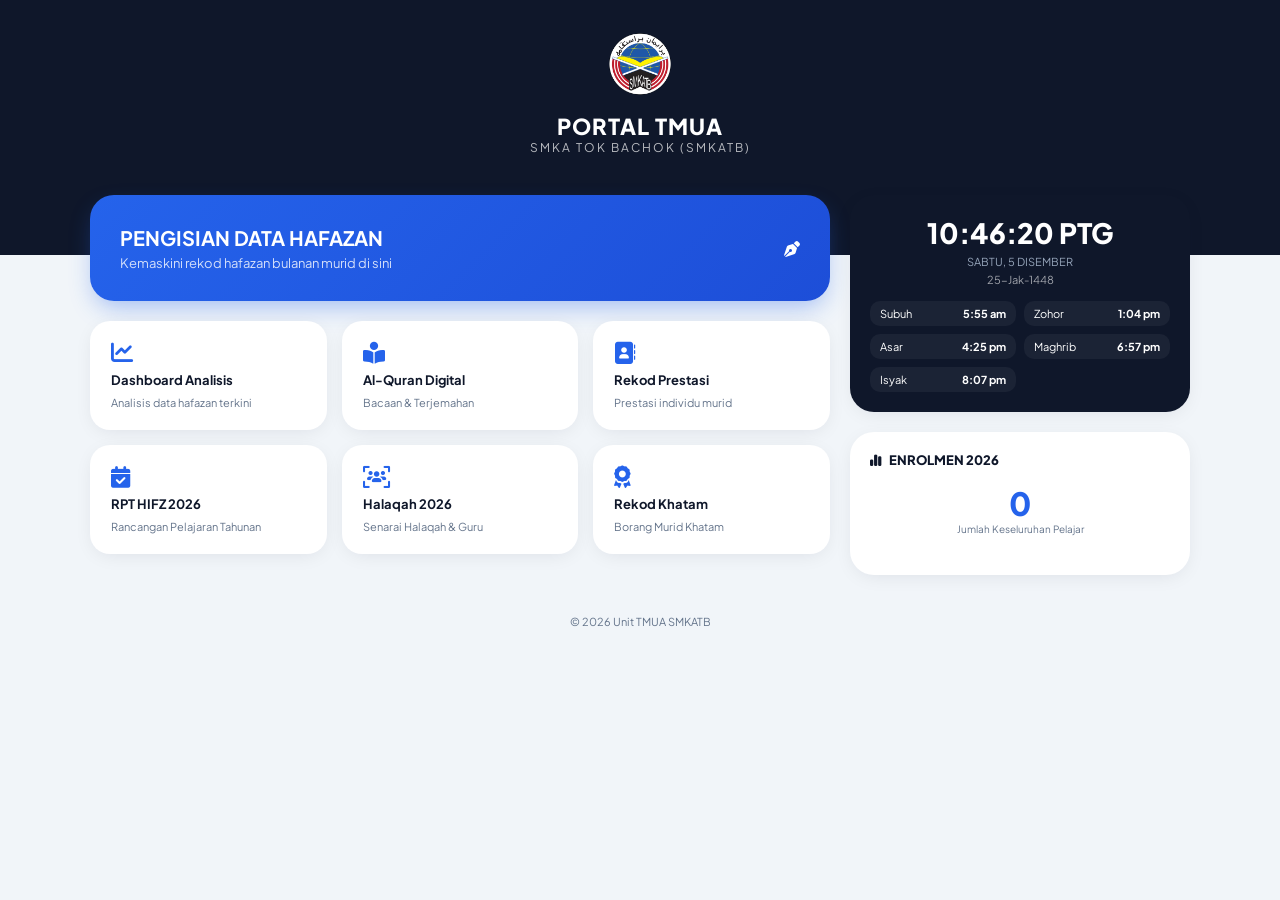
==== commit 2bd52006: "Update index.html" ====
--- a/index.html
+++ b/index.html
@@ -11,10 +11,9 @@
 
     <style>
         :root {
-            --primary: #0f172a;    /* Navy */
-            --accent: #2563eb;     /* Blue */
-            --gold: #b45309;       /* Gold/Amber */
-            --bg: #f1f5f9;         /* Light Grey-Blue */
+            --primary: #0f172a;
+            --accent: #2563eb;
+            --bg: #f1f5f9;
             --white: #ffffff;
             --text-muted: #64748b;
             --card-shadow: 0 4px 20px -5px rgba(15, 23, 42, 0.1);
@@ -25,10 +24,8 @@
             background-color: var(--bg); 
             margin: 0; padding: 0;
             color: var(--primary);
-            line-height: 1.6;
-        }
-
-        /* HEADER MINIMALIS */
+        }
+
         .header-bg {
             background: var(--primary);
             padding: 30px 20px 100px 20px;
@@ -36,11 +33,7 @@
             color: white;
         }
 
-        .logo-sekolah { 
-            width: 70px; margin-bottom: 10px;
-            filter: drop-shadow(0 0 10px rgba(255,255,255,0.2));
-        }
-        
+        .logo-sekolah { width: 70px; margin-bottom: 10px; }
         h1 { margin: 0; font-size: 22px; font-weight: 800; letter-spacing: 1px; }
         .sub-header { opacity: 0.7; font-size: 12px; text-transform: uppercase; letter-spacing: 2px; }
 
@@ -49,32 +42,23 @@
             margin: -60px auto 40px auto; 
             padding: 0 20px;
             display: grid;
-            grid-template-columns: 1fr 320px;
+            grid-template-columns: 1fr 340px;
             gap: 20px;
         }
 
-        /* BENTO GRID AREA */
         .main-content { display: flex; flex-direction: column; gap: 20px; }
 
-        /* KAD UTAMA (PENGISIAN DATA) */
         .hero-card {
             background: linear-gradient(135deg, var(--accent), #1d4ed8);
-            border-radius: 24px;
-            padding: 30px;
-            color: white;
-            text-decoration: none;
-            display: flex;
-            align-items: center;
-            justify-content: space-between;
-            box-shadow: 0 10px 25px -5px rgba(37, 99, 235, 0.4);
+            border-radius: 24px; padding: 30px; color: white;
+            text-decoration: none; display: flex; align-items: center;
+            justify-content: space-between; box-shadow: 0 10px 25px -5px rgba(37, 99, 235, 0.4);
             transition: transform 0.3s ease;
         }
-        .hero-card:hover { transform: scale(1.02); }
-        .hero-text h2 { margin: 0; font-size: 20px; font-weight: 800; }
+        .hero-card:hover { transform: scale(1.01); }
+        .hero-text h2 { margin: 0; font-size: 20px; }
         .hero-text p { margin: 5px 0 0 0; opacity: 0.8; font-size: 13px; }
-        .hero-icon { font-size: 40px; opacity: 0.3; }
-
-        /* GRID UNTUK BUTANG LAIN */
+
         .bento-grid {
             display: grid;
             grid-template-columns: repeat(auto-fill, minmax(200px, 1fr));
@@ -82,65 +66,41 @@
         }
 
         .bento-item {
-            background: var(--white);
-            padding: 20px;
-            border-radius: 20px;
-            text-decoration: none;
-            color: var(--primary);
-            box-shadow: var(--card-shadow);
-            display: flex;
-            flex-direction: column;
-            gap: 10px;
-            border: 1px solid rgba(255,255,255,0.5);
-            transition: all 0.2s ease;
-        }
-        .bento-item:hover { background: #f8fafc; border-color: var(--accent); transform: translateY(-3px); }
-        .bento-item i { font-size: 24px; color: var(--accent); }
-        .bento-title { font-weight: 700; font-size: 14px; }
+            background: var(--white); padding: 20px; border-radius: 20px;
+            text-decoration: none; color: var(--primary);
+            box-shadow: var(--card-shadow); display: flex; flex-direction: column; gap: 8px;
+            transition: all 0.2s ease; border: 1px solid transparent;
+        }
+        .bento-item:hover { border-color: var(--accent); transform: translateY(-3px); }
+        .bento-item i { font-size: 22px; color: var(--accent); }
+        .bento-title { font-weight: 700; font-size: 13px; }
         .bento-desc { font-size: 11px; color: var(--text-muted); }
 
-        /* SIDEBAR WIDGETS */
         .sidebar { display: flex; flex-direction: column; gap: 20px; }
-
-        .widget {
-            background: var(--white);
-            border-radius: 24px;
-            padding: 20px;
-            box-shadow: var(--card-shadow);
-        }
-
-        /* JAM & SOLAT (DARK MODE WIDGET) */
-        .clock-widget {
-            background: var(--primary);
-            color: white;
-            text-align: center;
-            padding: 25px;
-        }
-        .clock-time { font-size: 28px; font-weight: 800; color: #fff; margin-bottom: 5px; font-variant-numeric: tabular-nums; }
-        .clock-date { font-size: 11px; color: #94a3b8; text-transform: uppercase; letter-spacing: 1px; }
-
-        .prayer-list { margin-top: 20px; display: grid; grid-template-columns: 1fr 1fr; gap: 10px; }
-        .prayer-row { background: rgba(255,255,255,0.05); padding: 8px 12px; border-radius: 12px; display: flex; justify-content: space-between; align-items: center; }
-        .p-name { font-size: 10px; color: #94a3b8; font-weight: 600; }
-        .p-time { font-size: 12px; font-weight: 700; }
-
-        /* STATS WIDGET */
+        .widget { background: var(--white); border-radius: 24px; padding: 20px; box-shadow: var(--card-shadow); }
+
+        .clock-widget { background: var(--primary); color: white; text-align: center; }
+        .clock-time { font-size: 28px; font-weight: 800; margin-bottom: 5px; }
+        .clock-date { font-size: 11px; color: #94a3b8; text-transform: uppercase; }
+
+        .prayer-list { margin-top: 15px; display: grid; grid-template-columns: 1fr 1fr; gap: 8px; }
+        .prayer-row { background: rgba(255,255,255,0.05); padding: 6px 10px; border-radius: 10px; display: flex; justify-content: space-between; font-size: 11px; }
+
         .stats-header { font-size: 13px; font-weight: 800; margin-bottom: 15px; display: flex; align-items: center; gap: 8px; }
         .grand-total { font-size: 32px; font-weight: 800; color: var(--accent); text-align: center; display: block; }
-        .grand-label { font-size: 10px; text-align: center; display: block; color: var(--text-muted); text-transform: uppercase; margin-bottom: 15px; }
-
-        .stat-bar-item { margin-bottom: 10px; }
-        .stat-info { display: flex; justify-content: space-between; font-size: 11px; font-weight: 700; margin-bottom: 4px; }
+        .grand-label { font-size: 10px; text-align: center; display: block; color: var(--text-muted); margin-bottom: 20px; }
+
+        .stat-bar-item { margin-bottom: 15px; }
+        .stat-info { display: flex; justify-content: space-between; align-items: flex-end; margin-bottom: 5px; }
+        .stat-label { font-weight: 800; font-size: 12px; }
+        .stat-lp { font-size: 10px; color: var(--text-muted); font-weight: 600; }
+        .stat-count { font-weight: 800; color: var(--accent); font-size: 12px; }
         .bar-bg { height: 6px; background: #f1f5f9; border-radius: 10px; overflow: hidden; }
         .bar-fill { height: 100%; background: var(--accent); border-radius: 10px; width: 0; transition: width 1s ease; }
 
         .footer { text-align: center; margin: 40px 0; font-size: 11px; color: var(--text-muted); }
 
-        /* RESPONSIVE */
-        @media (max-width: 900px) {
-            .container { grid-template-columns: 1fr; }
-            .sidebar { order: -1; }
-        }
+        @media (max-width: 900px) { .container { grid-template-columns: 1fr; } .sidebar { order: -1; } }
     </style>
 </head>
 <body>
@@ -154,7 +114,6 @@
     <div class="container">
         
         <main class="main-content">
-            
             <a href="https://aimanbum.github.io/ehafazantokbachok/guru.html" class="hero-card" target="_blank">
                 <div class="hero-text">
                     <h2>PENGISIAN DATA HAFAZAN</h2>
@@ -179,7 +138,6 @@
                     <div class="bento-title">Rekod Prestasi</div>
                     <div class="bento-desc">Prestasi individu murid</div>
                 </a>
-                
                 <a href="https://docs.google.com/spreadsheets/d/1xx5BP8lhLu6eqke5RfqEZUs3BnPgLS9u/edit?gid=1105382656#gid=1105382656" class="bento-item" target="_blank">
                     <i class="fa-solid fa-calendar-check"></i>
                     <div class="bento-title">RPT HIFZ 2026</div>
@@ -195,34 +153,15 @@
                     <div class="bento-title">Rekod Khatam</div>
                     <div class="bento-desc">Borang Murid Khatam</div>
                 </a>
-
-                <a href="https://drive.google.com/drive/folders/10hzshOvUihDCpQ-v_4nYq1GUiXlx32Gw?usp=drive_link" class="bento-item" target="_blank">
-                    <i class="fa-solid fa-file-pdf"></i>
-                    <div class="bento-title">DSKP Hifz</div>
-                    <div class="bento-desc">Dokumen Standard</div>
-                </a>
-                <a href="https://drive.google.com/drive/folders/1UJBAwL0ctB9TV9YKfd61B_cG2MGX8SsN?usp=drive_link" class="bento-item" target="_blank">
-                    <i class="fa-solid fa-folder-tree"></i>
-                    <div class="bento-title">Data Enrolmen</div>
-                    <div class="bento-desc">Folder Arkib Enrolmen</div>
-                </a>
-                <a href="https://mylink.la/sekolah-3315" class="bento-item" target="_blank">
-                    <i class="fa-solid fa-globe"></i>
-                    <div class="bento-title">SMKATB Centre</div>
-                    <div class="bento-desc">Pautan Luar Sekolah</div>
-                </a>
             </div>
         </main>
 
         <aside class="sidebar">
-            
             <div class="widget clock-widget">
                 <div class="clock-time" id="jam">--:--:--</div>
                 <div class="clock-date" id="tarikh">Memuatkan...</div>
-                <div id="tarikh-hijri" style="font-size: 11px; opacity: 0.6; margin-bottom: 15px;">...</div>
-                
-                <div class="prayer-list" id="senarai-solat">
-                    </div>
+                <div id="tarikh-hijri" style="font-size: 11px; opacity: 0.6; margin-top: 5px;">...</div>
+                <div class="prayer-list" id="senarai-solat"></div>
             </div>
 
             <div class="widget">
@@ -231,88 +170,51 @@
                 <span class="grand-label">Jumlah Keseluruhan Pelajar</span>
                 
                 <div id="stat-bars">
-                    <div class="stat-bar-item">
-                        <div class="stat-info"><span>TING. 1</span><span id="t1-total">0</span></div>
-                        <div class="bar-bg"><div id="bar-t1" class="bar-fill"></div></div>
-                    </div>
-                    <div class="stat-bar-item">
-                        <div class="stat-info"><span>TING. 2</span><span id="t2-total">0</span></div>
-                        <div class="bar-bg"><div id="bar-t2" class="bar-fill"></div></div>
-                    </div>
-                    <div class="stat-bar-item">
-                        <div class="stat-info"><span>TING. 3</span><span id="t3-total">0</span></div>
-                        <div class="bar-bg"><div id="bar-t3" class="bar-fill"></div></div>
-                    </div>
-                    <div class="stat-bar-item">
-                        <div class="stat-info"><span>TING. 4</span><span id="t4-total">0</span></div>
-                        <div class="bar-bg"><div id="bar-t4" class="bar-fill"></div></div>
-                    </div>
-                    <div class="stat-bar-item">
-                        <div class="stat-info"><span>TING. 5</span><span id="t5-total">0</span></div>
-                        <div class="bar-bg"><div id="bar-t5" class="bar-fill"></div></div>
-                    </div>
+                    <div id="stats-container"></div>
                 </div>
             </div>
-
-            <div class="widget" style="padding: 15px;">
-                <div style="font-size: 11px; font-weight: 800; margin-bottom: 10px; color: var(--accent);">
-                    <i class="fa-solid fa-radio"></i> RADIO AL-QURAN
-                </div>
-                <audio controls style="width: 100%; height: 30px;">
-                    <source src="https://Qurango.net/radio/mishary_alafasi" type="audio/mpeg">
-                </audio>
-            </div>
-
         </aside>
     </div>
 
-    <div class="footer">
-        &copy; 2026 Unit TMUA SMKATB | Disediakan untuk Kecemerlangan Murid
-    </div>
+    <div class="footer">&copy; 2026 Unit TMUA SMKATB</div>
 
     <script>
-        // --- LOGIK JAM SIRIM (SYNC) ---
-        let timeOffset = 0;
+        // SYNC JAM
+        let offset = 0;
         async function syncTime() {
             try {
                 const res = await fetch('https://worldtimeapi.org/api/timezone/Asia/Kuala_Lumpur');
-                const data = await res.json();
-                timeOffset = new Date(data.datetime).getTime() - Date.now();
-            } catch (e) { console.log("Guna jam peranti"); }
-        }
-
-        function updateClock() {
-            const now = new Date(Date.now() + timeOffset);
-            document.getElementById('jam').innerText = now.toLocaleTimeString('ms-MY', {hour12: true});
+                const d = await res.json();
+                offset = new Date(d.datetime).getTime() - Date.now();
+            } catch(e){}
+        }
+        setInterval(() => {
+            const now = new Date(Date.now() + offset);
+            document.getElementById('jam').innerText = now.toLocaleTimeString('ms-MY');
             document.getElementById('tarikh').innerText = now.toLocaleDateString('ms-MY', {weekday:'long', day:'numeric', month:'long'});
-        }
-        syncTime(); setInterval(updateClock, 1000);
-
-        // --- LOGIK SOLAT CSV ---
+        }, 1000);
+        syncTime();
+
+        // PRAYER TIMES
         async function fetchSolat() {
             try {
                 const res = await fetch('./jadual_waktu_solat_JAKIM.csv');
-                const text = await res.text();
-                const lines = text.split('\n');
-                const months = ["Jan", "Feb", "Mar", "Apr", "May", "Jun", "Jul", "Aug", "Sep", "Oct", "Nov", "Dec"];
+                const txt = await res.text();
+                const lines = txt.split('\n');
                 const today = new Date();
-                const search = `${String(today.getDate()).padStart(2,'0')}-${months[today.getMonth()]}-${today.getFullYear()}`;
-                
-                let found = lines.find(l => l.startsWith(search));
-                if (found) {
-                    const d = found.split(',');
+                const search = `${String(today.getDate()).padStart(2,'0')}-${["Jan","Feb","Mar","Apr","May","Jun","Jul","Aug","Sep","Oct","Nov","Dec"][today.getMonth()]}-${today.getFullYear()}`;
+                const f = lines.find(l => l.startsWith(search));
+                if(f) {
+                    const d = f.split(',');
                     document.getElementById('tarikh-hijri').innerText = d[1];
-                    const list = {"Subuh": d[4], "Zohor": d[6], "Asar": d[7], "Maghrib": d[8], "Isyak": d[9]};
-                    const container = document.getElementById('senarai-solat');
-                    container.innerHTML = Object.entries(list).map(([n, t]) => `
-                        <div class="prayer-row"><span class="p-name">${n}</span><span class="p-time">${t}</span></div>
-                    `).join('');
+                    const s = {"Subuh": d[4], "Zohor": d[6], "Asar": d[7], "Maghrib": d[8], "Isyak": d[9]};
+                    document.getElementById('senarai-solat').innerHTML = Object.entries(s).map(([n,t])=>`<div class="prayer-row"><span>${n}</span><b>${t}</b></div>`).join('');
                 }
-            } catch (e) { console.error(e); }
+            } catch(e){}
         }
         fetchSolat();
 
-        // --- LOGIK ENROLMEN GOOGLE SHEETS ---
+        // ENROLMEN (L & P)
         async function fetchEnrolmen() {
             const ssID = '1M5HM5y6qgWshsLqB8CoReXiF54sFiUBiS_dVqUtK0gk';
             const url = `https://docs.google.com/spreadsheets/d/${ssID}/gviz/tq?tqx=out:csv`;
@@ -320,19 +222,43 @@
                 const res = await fetch(url);
                 const csv = await res.text();
                 const rows = csv.split('\n').map(r => r.split(',').map(c => c.replace(/"/g, '')));
-                const getVal = (r, c) => parseInt(rows[r][c]) || 0;
+                
+                // MAPPING: ID: [Nama, Row]
+                const config = {
+                    'pra': ['PRA-S', 37],
+                    't1': ['TING. 1', 7],
+                    't2': ['TING. 2', 13],
+                    't3': ['TING. 3', 19],
+                    't4': ['TING. 4', 25],
+                    't5': ['TING. 5', 31],
+                    't6': ['TING. 6', 36]
+                };
 
                 let grand = 0;
-                const map = { t1: 7, t2: 13, t3: 19, t4: 25, t5: 31 };
-                
-                Object.entries(map).forEach(([id, row]) => {
-                    const total = getVal(row-1, 2) + getVal(row-1, 3);
+                let html = '';
+
+                Object.entries(config).forEach(([id, [label, rowIdx]]) => {
+                    const l = parseInt(rows[rowIdx-1][2]) || 0;
+                    const p = parseInt(rows[rowIdx-1][3]) || 0;
+                    const total = l + p;
                     grand += total;
-                    document.getElementById(`${id}-total`).innerText = total;
-                    document.getElementById(`bar-${id}`).style.width = Math.min((total/160)*100, 100) + '%';
+                    const perc = Math.min((total/160)*100, 100);
+
+                    html += `
+                        <div class="stat-bar-item">
+                            <div class="stat-info">
+                                <span class="stat-label">${label}</span>
+                                <span class="stat-lp">L:${l} P:${p}</span>
+                                <span class="stat-count">${total}</span>
+                            </div>
+                            <div class="bar-bg"><div class="bar-fill" style="width: ${perc}%"></div></div>
+                        </div>
+                    `;
                 });
+
+                document.getElementById('stats-container').innerHTML = html;
                 document.getElementById('grand-total').innerText = grand;
-            } catch (e) { console.log(e); }
+            } catch(e){ console.log(e); }
         }
         fetchEnrolmen();
     </script>
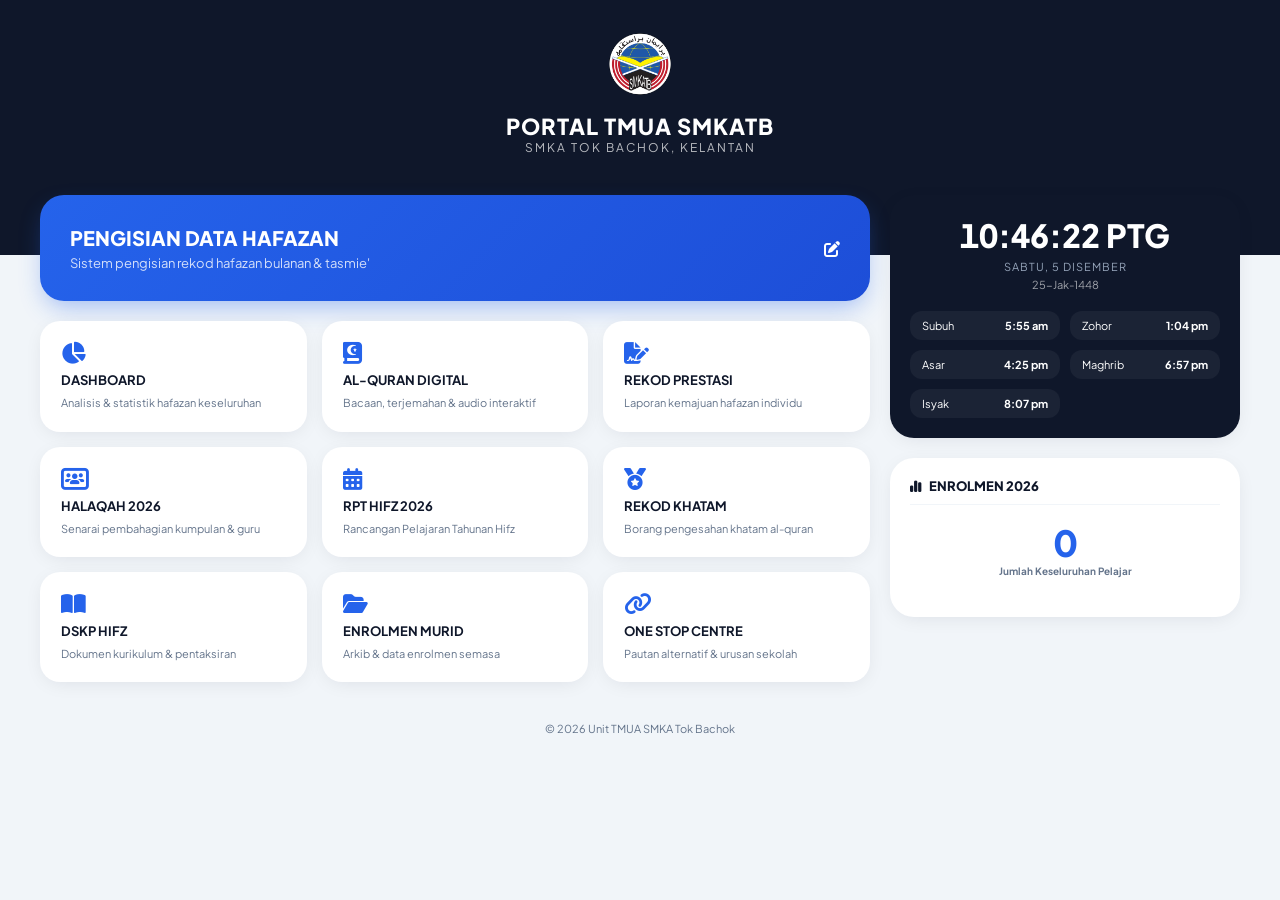
==== commit a8001f28: "Update index.html" ====
--- a/index.html
+++ b/index.html
@@ -26,28 +26,30 @@
             color: var(--primary);
         }
 
+        /* HEADER */
         .header-bg {
             background: var(--primary);
             padding: 30px 20px 100px 20px;
             text-align: center;
             color: white;
         }
-
         .logo-sekolah { width: 70px; margin-bottom: 10px; }
         h1 { margin: 0; font-size: 22px; font-weight: 800; letter-spacing: 1px; }
         .sub-header { opacity: 0.7; font-size: 12px; text-transform: uppercase; letter-spacing: 2px; }
 
+        /* LAYOUT */
         .container { 
-            max-width: 1100px; 
+            max-width: 1200px; 
             margin: -60px auto 40px auto; 
             padding: 0 20px;
             display: grid;
-            grid-template-columns: 1fr 340px;
+            grid-template-columns: 1fr 350px;
             gap: 20px;
         }
 
         .main-content { display: flex; flex-direction: column; gap: 20px; }
 
+        /* HERO CARD */
         .hero-card {
             background: linear-gradient(135deg, var(--accent), #1d4ed8);
             border-radius: 24px; padding: 30px; color: white;
@@ -55,13 +57,14 @@
             justify-content: space-between; box-shadow: 0 10px 25px -5px rgba(37, 99, 235, 0.4);
             transition: transform 0.3s ease;
         }
-        .hero-card:hover { transform: scale(1.01); }
-        .hero-text h2 { margin: 0; font-size: 20px; }
+        .hero-card:hover { transform: translateY(-3px); }
+        .hero-text h2 { margin: 0; font-size: 20px; font-weight: 800; }
         .hero-text p { margin: 5px 0 0 0; opacity: 0.8; font-size: 13px; }
 
+        /* BENTO GRID (3 COLUMNS) */
         .bento-grid {
             display: grid;
-            grid-template-columns: repeat(auto-fill, minmax(200px, 1fr));
+            grid-template-columns: repeat(3, 1fr);
             gap: 15px;
         }
 
@@ -71,24 +74,25 @@
             box-shadow: var(--card-shadow); display: flex; flex-direction: column; gap: 8px;
             transition: all 0.2s ease; border: 1px solid transparent;
         }
-        .bento-item:hover { border-color: var(--accent); transform: translateY(-3px); }
+        .bento-item:hover { border-color: var(--accent); transform: translateY(-3px); background: #f8fafc; }
         .bento-item i { font-size: 22px; color: var(--accent); }
-        .bento-title { font-weight: 700; font-size: 13px; }
-        .bento-desc { font-size: 11px; color: var(--text-muted); }
-
+        .bento-title { font-weight: 700; font-size: 13px; text-transform: uppercase; }
+        .bento-desc { font-size: 11px; color: var(--text-muted); line-height: 1.3; }
+
+        /* SIDEBAR */
         .sidebar { display: flex; flex-direction: column; gap: 20px; }
         .widget { background: var(--white); border-radius: 24px; padding: 20px; box-shadow: var(--card-shadow); }
 
         .clock-widget { background: var(--primary); color: white; text-align: center; }
-        .clock-time { font-size: 28px; font-weight: 800; margin-bottom: 5px; }
-        .clock-date { font-size: 11px; color: #94a3b8; text-transform: uppercase; }
-
-        .prayer-list { margin-top: 15px; display: grid; grid-template-columns: 1fr 1fr; gap: 8px; }
-        .prayer-row { background: rgba(255,255,255,0.05); padding: 6px 10px; border-radius: 10px; display: flex; justify-content: space-between; font-size: 11px; }
-
-        .stats-header { font-size: 13px; font-weight: 800; margin-bottom: 15px; display: flex; align-items: center; gap: 8px; }
-        .grand-total { font-size: 32px; font-weight: 800; color: var(--accent); text-align: center; display: block; }
-        .grand-label { font-size: 10px; text-align: center; display: block; color: var(--text-muted); margin-bottom: 20px; }
+        .clock-time { font-size: 32px; font-weight: 800; margin-bottom: 5px; font-variant-numeric: tabular-nums; }
+        .clock-date { font-size: 11px; color: #94a3b8; text-transform: uppercase; letter-spacing: 1px; }
+
+        .prayer-list { margin-top: 20px; display: grid; grid-template-columns: 1fr 1fr; gap: 10px; }
+        .prayer-row { background: rgba(255,255,255,0.05); padding: 8px 12px; border-radius: 12px; display: flex; justify-content: space-between; font-size: 11px; }
+
+        .stats-header { font-size: 13px; font-weight: 800; margin-bottom: 15px; display: flex; align-items: center; gap: 8px; border-bottom: 1px solid #f1f5f9; padding-bottom: 10px; }
+        .grand-total { font-size: 36px; font-weight: 800; color: var(--accent); text-align: center; display: block; }
+        .grand-label { font-size: 10px; text-align: center; display: block; color: var(--text-muted); margin-bottom: 20px; font-weight: 700; }
 
         .stat-bar-item { margin-bottom: 15px; }
         .stat-info { display: flex; justify-content: space-between; align-items: flex-end; margin-bottom: 5px; }
@@ -100,58 +104,83 @@
 
         .footer { text-align: center; margin: 40px 0; font-size: 11px; color: var(--text-muted); }
 
-        @media (max-width: 900px) { .container { grid-template-columns: 1fr; } .sidebar { order: -1; } }
+        @media (max-width: 1000px) { .bento-grid { grid-template-columns: repeat(2, 1fr); } }
+        @media (max-width: 850px) { .container { grid-template-columns: 1fr; } .sidebar { order: -1; } .bento-grid { grid-template-columns: 1fr; } }
     </style>
 </head>
 <body>
 
     <div class="header-bg">
         <img src="logo.png" alt="Logo" class="logo-sekolah">
-        <h1>PORTAL TMUA</h1>
-        <div class="sub-header">SMKA Tok Bachok (SMKATB)</div>
+        <h1>PORTAL TMUA SMKATB</h1>
+        <div class="sub-header">SMKA Tok Bachok, Kelantan</div>
     </div>
 
     <div class="container">
         
         <main class="main-content">
+            
             <a href="https://aimanbum.github.io/ehafazantokbachok/guru.html" class="hero-card" target="_blank">
                 <div class="hero-text">
                     <h2>PENGISIAN DATA HAFAZAN</h2>
-                    <p>Kemaskini rekod hafazan bulanan murid di sini</p>
+                    <p>Sistem pengisian rekod hafazan bulanan & tasmie'</p>
                 </div>
-                <div class="hero-icon"><i class="fa-solid fa-pen-nib"></i></div>
+                <div class="hero-icon"><i class="fa-solid fa-pen-to-square"></i></div>
             </a>
 
             <div class="bento-grid">
                 <a href="https://aimanbum.github.io/dashboardhafazan/" class="bento-item" target="_blank">
-                    <i class="fa-solid fa-chart-line"></i>
-                    <div class="bento-title">Dashboard Analisis</div>
-                    <div class="bento-desc">Analisis data hafazan terkini</div>
-                </a>
+                    <i class="fa-solid fa-chart-pie"></i>
+                    <div class="bento-title">Dashboard</div>
+                    <div class="bento-desc">Analisis & statistik hafazan keseluruhan</div>
+                </a>
+
                 <a href="https://quran.com/ms" class="bento-item" target="_blank">
-                    <i class="fa-solid fa-book-open-reader"></i>
+                    <i class="fa-solid fa-book-quran"></i>
                     <div class="bento-title">Al-Quran Digital</div>
-                    <div class="bento-desc">Bacaan & Terjemahan</div>
-                </a>
+                    <div class="bento-desc">Bacaan, terjemahan & audio interaktif</div>
+                </a>
+
                 <a href="https://drive.google.com/drive/folders/1R4FdjBu_MviJWC51DVcEiyQpBSGGm-PG?usp=sharing" class="bento-item" target="_blank">
-                    <i class="fa-solid fa-address-book"></i>
+                    <i class="fa-solid fa-file-signature"></i>
                     <div class="bento-title">Rekod Prestasi</div>
-                    <div class="bento-desc">Prestasi individu murid</div>
-                </a>
+                    <div class="bento-desc">Laporan kemajuan hafazan individu</div>
+                </a>
+
+                <a href="https://drive.google.com/drive/folders/1Z07QYsqg-YRuqNiR4YXg7hQLwHGhCt8p?usp=sharing" class="bento-item" target="_blank">
+                    <i class="fa-solid fa-users-rectangle"></i>
+                    <div class="bento-title">Halaqah 2026</div>
+                    <div class="bento-desc">Senarai pembahagian kumpulan & guru</div>
+                </a>
+
                 <a href="https://docs.google.com/spreadsheets/d/1xx5BP8lhLu6eqke5RfqEZUs3BnPgLS9u/edit?gid=1105382656#gid=1105382656" class="bento-item" target="_blank">
-                    <i class="fa-solid fa-calendar-check"></i>
+                    <i class="fa-solid fa-calendar-days"></i>
                     <div class="bento-title">RPT HIFZ 2026</div>
-                    <div class="bento-desc">Rancangan Pelajaran Tahunan</div>
-                </a>
-                <a href="https://drive.google.com/drive/folders/1Z07QYsqg-YRuqNiR4YXg7hQLwHGhCt8p?usp=sharing" class="bento-item" target="_blank">
-                    <i class="fa-solid fa-users-viewfinder"></i>
-                    <div class="bento-title">Halaqah 2026</div>
-                    <div class="bento-desc">Senarai Halaqah & Guru</div>
-                </a>
+                    <div class="bento-desc">Rancangan Pelajaran Tahunan Hifz</div>
+                </a>
+
                 <a href="https://forms.gle/MZYJB4YxUYbUkG238" class="bento-item" target="_blank">
-                    <i class="fa-solid fa-award"></i>
+                    <i class="fa-solid fa-medal"></i>
                     <div class="bento-title">Rekod Khatam</div>
-                    <div class="bento-desc">Borang Murid Khatam</div>
+                    <div class="bento-desc">Borang pengesahan khatam al-quran</div>
+                </a>
+
+                <a href="https://drive.google.com/drive/folders/10hzshOvUihDCpQ-v_4nYq1GUiXlx32Gw?usp=drive_link" class="bento-item" target="_blank">
+                    <i class="fa-solid fa-book-open"></i>
+                    <div class="bento-title">DSKP Hifz</div>
+                    <div class="bento-desc">Dokumen kurikulum & pentaksiran</div>
+                </a>
+
+                <a href="https://drive.google.com/drive/folders/1UJBAwL0ctB9TV9YKfd61B_cG2MGX8SsN?usp=drive_link" class="bento-item" target="_blank">
+                    <i class="fa-solid fa-folder-open"></i>
+                    <div class="bento-title">Enrolmen Murid</div>
+                    <div class="bento-desc">Arkib & data enrolmen semasa</div>
+                </a>
+
+                <a href="https://mylink.la/sekolah-3315" class="bento-item" target="_blank">
+                    <i class="fa-solid fa-link"></i>
+                    <div class="bento-title">One Stop Centre</div>
+                    <div class="bento-desc">Pautan alternatif & urusan sekolah</div>
                 </a>
             </div>
         </main>
@@ -168,18 +197,15 @@
                 <div class="stats-header"><i class="fa-solid fa-chart-simple"></i> ENROLMEN 2026</div>
                 <span class="grand-total" id="grand-total">0</span>
                 <span class="grand-label">Jumlah Keseluruhan Pelajar</span>
-                
-                <div id="stat-bars">
-                    <div id="stats-container"></div>
-                </div>
+                <div id="stats-container"></div>
             </div>
         </aside>
     </div>
 
-    <div class="footer">&copy; 2026 Unit TMUA SMKATB</div>
+    <div class="footer">&copy; 2026 Unit TMUA SMKA Tok Bachok</div>
 
     <script>
-        // SYNC JAM
+        // --- JAM SIRIM SYNC ---
         let offset = 0;
         async function syncTime() {
             try {
@@ -190,12 +216,12 @@
         }
         setInterval(() => {
             const now = new Date(Date.now() + offset);
-            document.getElementById('jam').innerText = now.toLocaleTimeString('ms-MY');
+            document.getElementById('jam').innerText = now.toLocaleTimeString('ms-MY', {hour12:true});
             document.getElementById('tarikh').innerText = now.toLocaleDateString('ms-MY', {weekday:'long', day:'numeric', month:'long'});
         }, 1000);
         syncTime();
 
-        // PRAYER TIMES
+        // --- WAKTU SOLAT ---
         async function fetchSolat() {
             try {
                 const res = await fetch('./jadual_waktu_solat_JAKIM.csv');
@@ -214,7 +240,7 @@
         }
         fetchSolat();
 
-        // ENROLMEN (L & P)
+        // --- ENROLMEN L/P + TING 6 & PRA-S ---
         async function fetchEnrolmen() {
             const ssID = '1M5HM5y6qgWshsLqB8CoReXiF54sFiUBiS_dVqUtK0gk';
             const url = `https://docs.google.com/spreadsheets/d/${ssID}/gviz/tq?tqx=out:csv`;
@@ -223,15 +249,14 @@
                 const csv = await res.text();
                 const rows = csv.split('\n').map(r => r.split(',').map(c => c.replace(/"/g, '')));
                 
-                // MAPPING: ID: [Nama, Row]
                 const config = {
-                    'pra': ['PRA-S', 37],
-                    't1': ['TING. 1', 7],
-                    't2': ['TING. 2', 13],
-                    't3': ['TING. 3', 19],
-                    't4': ['TING. 4', 25],
-                    't5': ['TING. 5', 31],
-                    't6': ['TING. 6', 36]
+                    'pra': ['PRA-SEKOLAH', 37],
+                    't1': ['TINGKATAN 1', 7],
+                    't2': ['TINGKATAN 2', 13],
+                    't3': ['TINGKATAN 3', 19],
+                    't4': ['TINGKATAN 4', 25],
+                    't5': ['TINGKATAN 5', 31],
+                    't6': ['TINGKATAN 6', 36]
                 };
 
                 let grand = 0;
@@ -258,7 +283,7 @@
 
                 document.getElementById('stats-container').innerHTML = html;
                 document.getElementById('grand-total').innerText = grand;
-            } catch(e){ console.log(e); }
+            } catch(e){}
         }
         fetchEnrolmen();
     </script>
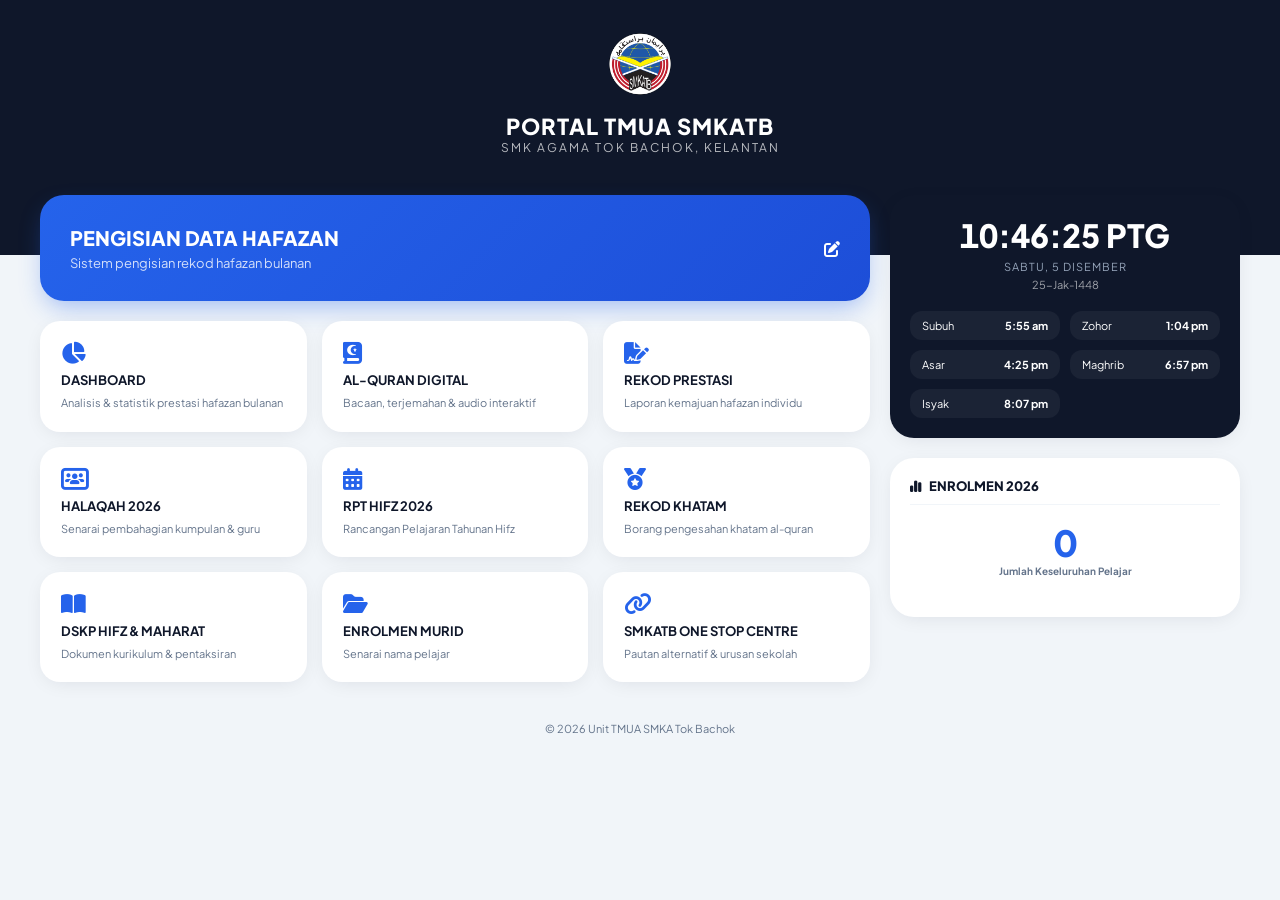
==== commit 22e55b38: "Update index.html" ====
--- a/index.html
+++ b/index.html
@@ -3,7 +3,7 @@
 <head>
     <meta charset="UTF-8">
     <meta name="viewport" content="width=device-width, initial-scale=1.0">
-    <title>Portal TMUA | SMKA Tok Bachok</title>
+    <title>Portal TMUATB</title>
     <link rel="icon" type="image/png" href="logo.png">
     
     <link rel="stylesheet" href="https://cdnjs.cloudflare.com/ajax/libs/font-awesome/6.4.0/css/all.min.css">
@@ -113,7 +113,7 @@
     <div class="header-bg">
         <img src="logo.png" alt="Logo" class="logo-sekolah">
         <h1>PORTAL TMUA SMKATB</h1>
-        <div class="sub-header">SMKA Tok Bachok, Kelantan</div>
+        <div class="sub-header">SMK Agama Tok Bachok, Kelantan</div>
     </div>
 
     <div class="container">
@@ -123,7 +123,7 @@
             <a href="https://aimanbum.github.io/ehafazantokbachok/guru.html" class="hero-card" target="_blank">
                 <div class="hero-text">
                     <h2>PENGISIAN DATA HAFAZAN</h2>
-                    <p>Sistem pengisian rekod hafazan bulanan & tasmie'</p>
+                    <p>Sistem pengisian rekod hafazan bulanan</p>
                 </div>
                 <div class="hero-icon"><i class="fa-solid fa-pen-to-square"></i></div>
             </a>
@@ -132,7 +132,7 @@
                 <a href="https://aimanbum.github.io/dashboardhafazan/" class="bento-item" target="_blank">
                     <i class="fa-solid fa-chart-pie"></i>
                     <div class="bento-title">Dashboard</div>
-                    <div class="bento-desc">Analisis & statistik hafazan keseluruhan</div>
+                    <div class="bento-desc">Analisis & statistik prestasi hafazan bulanan</div>
                 </a>
 
                 <a href="https://quran.com/ms" class="bento-item" target="_blank">
@@ -167,19 +167,19 @@
 
                 <a href="https://drive.google.com/drive/folders/10hzshOvUihDCpQ-v_4nYq1GUiXlx32Gw?usp=drive_link" class="bento-item" target="_blank">
                     <i class="fa-solid fa-book-open"></i>
-                    <div class="bento-title">DSKP Hifz</div>
+                    <div class="bento-title">DSKP Hifz & Maharat</div>
                     <div class="bento-desc">Dokumen kurikulum & pentaksiran</div>
                 </a>
 
                 <a href="https://drive.google.com/drive/folders/1UJBAwL0ctB9TV9YKfd61B_cG2MGX8SsN?usp=drive_link" class="bento-item" target="_blank">
                     <i class="fa-solid fa-folder-open"></i>
                     <div class="bento-title">Enrolmen Murid</div>
-                    <div class="bento-desc">Arkib & data enrolmen semasa</div>
+                    <div class="bento-desc">Senarai nama pelajar</div>
                 </a>
 
                 <a href="https://mylink.la/sekolah-3315" class="bento-item" target="_blank">
                     <i class="fa-solid fa-link"></i>
-                    <div class="bento-title">One Stop Centre</div>
+                    <div class="bento-title">SMKATB One Stop Centre</div>
                     <div class="bento-desc">Pautan alternatif & urusan sekolah</div>
                 </a>
             </div>
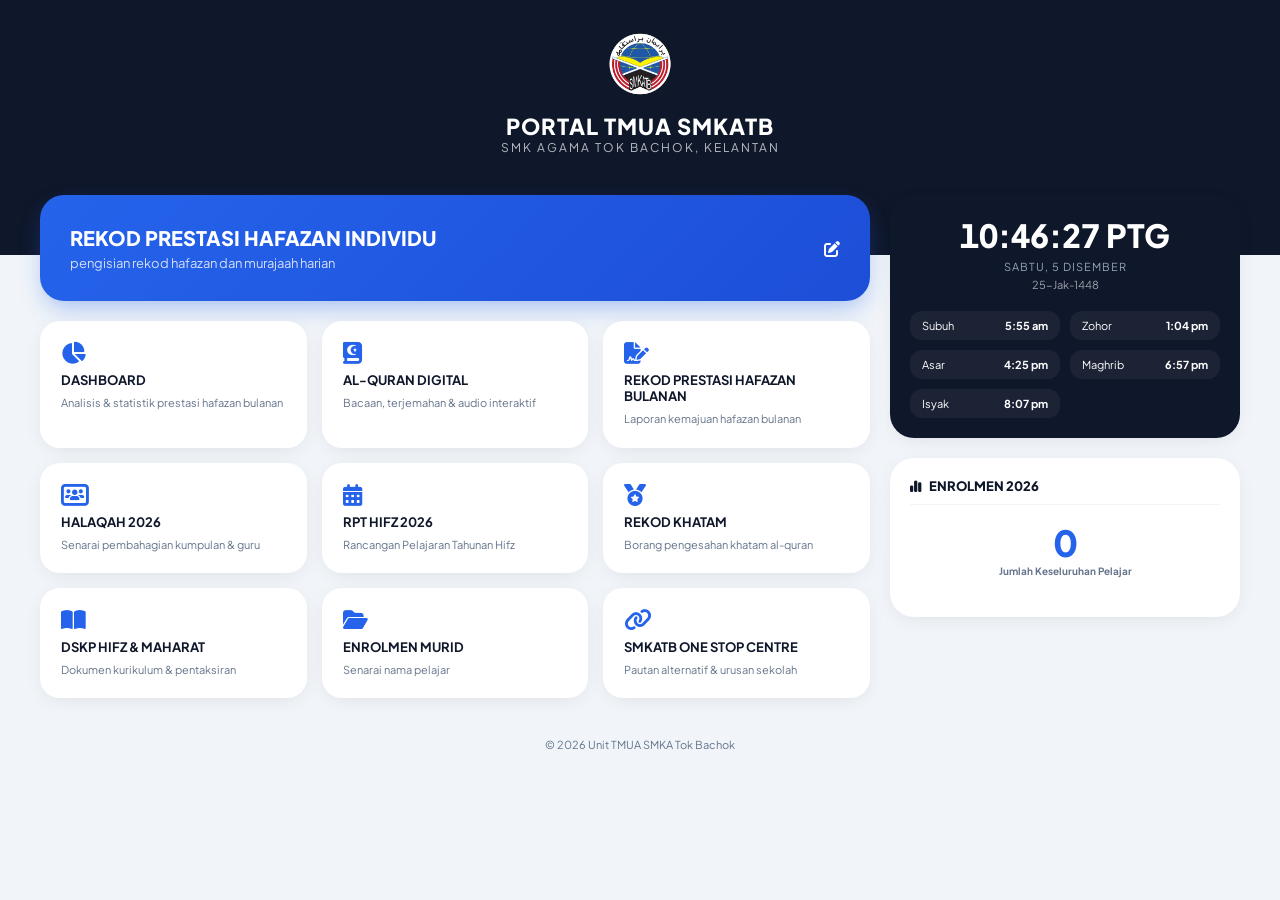
==== commit 79b6428e: "Update index.html" ====
--- a/index.html
+++ b/index.html
@@ -120,10 +120,10 @@
         
         <main class="main-content">
             
-            <a href="https://aimanbum.github.io/ehafazantokbachok/guru.html" class="hero-card" target="_blank">
+            <a href="https://drive.google.com/drive/folders/1R4FdjBu_MviJWC51DVcEiyQpBSGGm-PG?usp=sharing" class="hero-card" target="_blank">
                 <div class="hero-text">
-                    <h2>PENGISIAN DATA HAFAZAN</h2>
-                    <p>Sistem pengisian rekod hafazan bulanan</p>
+                    <h2>REKOD PRESTASI HAFAZAN INDIVIDU</h2>
+                    <p>pengisian rekod hafazan dan murajaah harian</p>
                 </div>
                 <div class="hero-icon"><i class="fa-solid fa-pen-to-square"></i></div>
             </a>
@@ -141,10 +141,10 @@
                     <div class="bento-desc">Bacaan, terjemahan & audio interaktif</div>
                 </a>
 
-                <a href="https://drive.google.com/drive/folders/1R4FdjBu_MviJWC51DVcEiyQpBSGGm-PG?usp=sharing" class="bento-item" target="_blank">
+                <a href="https://aimanbum.github.io/ehafazantokbachok/guru.html" class="bento-item" target="_blank">
                     <i class="fa-solid fa-file-signature"></i>
-                    <div class="bento-title">Rekod Prestasi</div>
-                    <div class="bento-desc">Laporan kemajuan hafazan individu</div>
+                    <div class="bento-title">Rekod Prestasi Hafazan Bulanan</div>
+                    <div class="bento-desc">Laporan kemajuan hafazan bulanan</div>
                 </a>
 
                 <a href="https://drive.google.com/drive/folders/1Z07QYsqg-YRuqNiR4YXg7hQLwHGhCt8p?usp=sharing" class="bento-item" target="_blank">
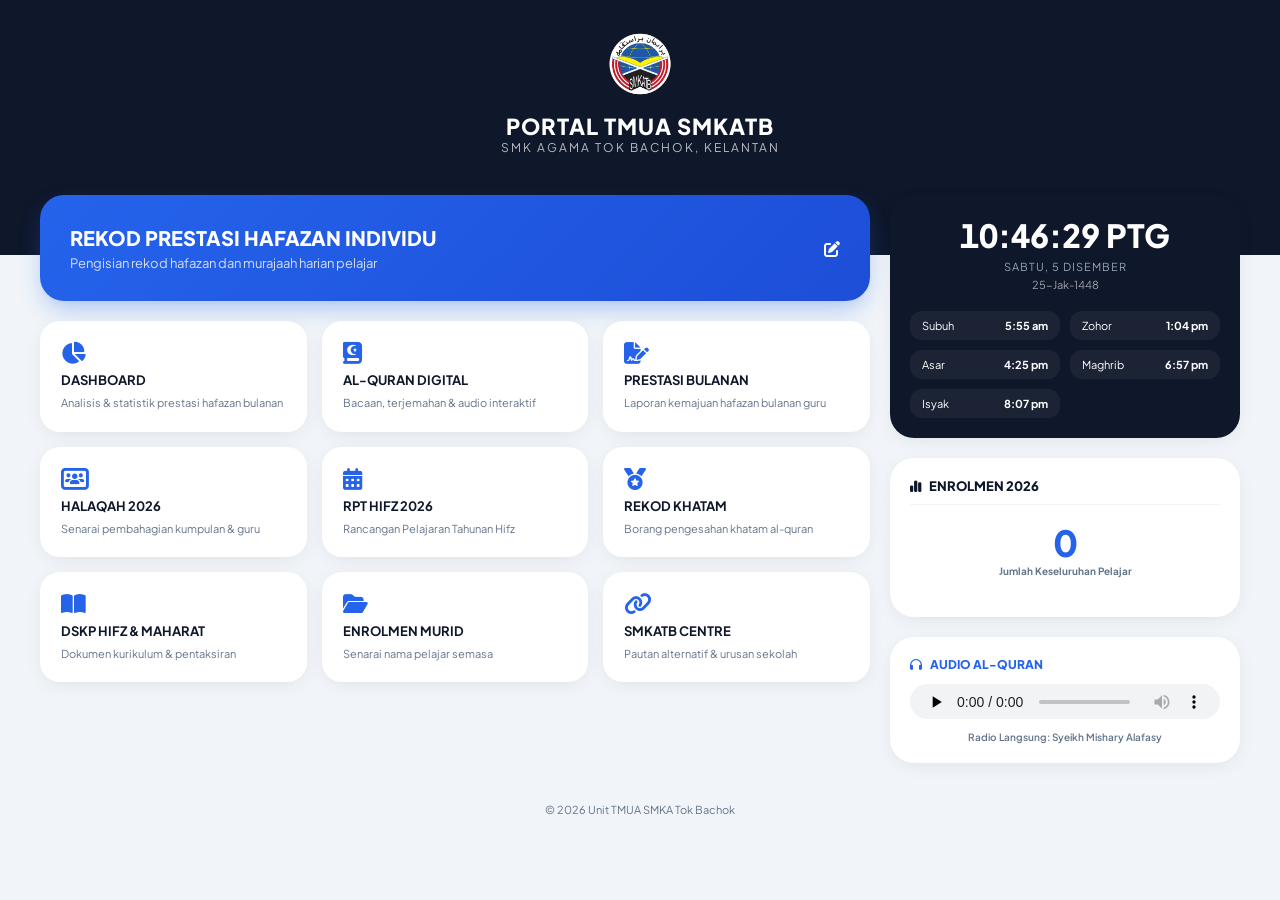
==== commit 67dbcaf8: "Update index.html" ====
--- a/index.html
+++ b/index.html
@@ -94,6 +94,11 @@
         .grand-total { font-size: 36px; font-weight: 800; color: var(--accent); text-align: center; display: block; }
         .grand-label { font-size: 10px; text-align: center; display: block; color: var(--text-muted); margin-bottom: 20px; font-weight: 700; }
 
+        /* AUDIO WIDGET STYLES */
+        .audio-title { font-size: 12px; font-weight: 800; color: var(--accent); text-transform: uppercase; margin-bottom: 12px; display: flex; align-items: center; gap: 8px; }
+        audio { width: 100%; height: 35px; border-radius: 8px; }
+        .audio-desc { font-size: 10px; color: var(--text-muted); margin-top: 8px; font-weight: 600; text-align: center; }
+
         .stat-bar-item { margin-bottom: 15px; }
         .stat-info { display: flex; justify-content: space-between; align-items: flex-end; margin-bottom: 5px; }
         .stat-label { font-weight: 800; font-size: 12px; }
@@ -123,7 +128,7 @@
             <a href="https://drive.google.com/drive/folders/1R4FdjBu_MviJWC51DVcEiyQpBSGGm-PG?usp=sharing" class="hero-card" target="_blank">
                 <div class="hero-text">
                     <h2>REKOD PRESTASI HAFAZAN INDIVIDU</h2>
-                    <p>pengisian rekod hafazan dan murajaah harian</p>
+                    <p>Pengisian rekod hafazan dan murajaah harian pelajar</p>
                 </div>
                 <div class="hero-icon"><i class="fa-solid fa-pen-to-square"></i></div>
             </a>
@@ -143,8 +148,8 @@
 
                 <a href="https://aimanbum.github.io/ehafazantokbachok/guru.html" class="bento-item" target="_blank">
                     <i class="fa-solid fa-file-signature"></i>
-                    <div class="bento-title">Rekod Prestasi Hafazan Bulanan</div>
-                    <div class="bento-desc">Laporan kemajuan hafazan bulanan</div>
+                    <div class="bento-title">Prestasi Bulanan</div>
+                    <div class="bento-desc">Laporan kemajuan hafazan bulanan guru</div>
                 </a>
 
                 <a href="https://drive.google.com/drive/folders/1Z07QYsqg-YRuqNiR4YXg7hQLwHGhCt8p?usp=sharing" class="bento-item" target="_blank">
@@ -174,12 +179,12 @@
                 <a href="https://drive.google.com/drive/folders/1UJBAwL0ctB9TV9YKfd61B_cG2MGX8SsN?usp=drive_link" class="bento-item" target="_blank">
                     <i class="fa-solid fa-folder-open"></i>
                     <div class="bento-title">Enrolmen Murid</div>
-                    <div class="bento-desc">Senarai nama pelajar</div>
+                    <div class="bento-desc">Senarai nama pelajar semasa</div>
                 </a>
 
                 <a href="https://mylink.la/sekolah-3315" class="bento-item" target="_blank">
                     <i class="fa-solid fa-link"></i>
-                    <div class="bento-title">SMKATB One Stop Centre</div>
+                    <div class="bento-title">SMKATB Centre</div>
                     <div class="bento-desc">Pautan alternatif & urusan sekolah</div>
                 </a>
             </div>
@@ -198,6 +203,15 @@
                 <span class="grand-total" id="grand-total">0</span>
                 <span class="grand-label">Jumlah Keseluruhan Pelajar</span>
                 <div id="stats-container"></div>
+            </div>
+
+            <div class="widget">
+                <div class="audio-title"><i class="fa-solid fa-headphones"></i> Audio Al-Quran</div>
+                <audio controls preload="none">
+                    <source src="https://Qurango.net/radio/mishary_alafasi" type="audio/mpeg">
+                    Pelayar anda tidak menyokong audio.
+                </audio>
+                <div class="audio-desc">Radio Langsung: Syeikh Mishary Alafasy</div>
             </div>
         </aside>
     </div>
@@ -240,7 +254,7 @@
         }
         fetchSolat();
 
-        // --- ENROLMEN L/P + TING 6 & PRA-S ---
+        // --- ENROLMEN L/P ---
         async function fetchEnrolmen() {
             const ssID = '1M5HM5y6qgWshsLqB8CoReXiF54sFiUBiS_dVqUtK0gk';
             const url = `https://docs.google.com/spreadsheets/d/${ssID}/gviz/tq?tqx=out:csv`;
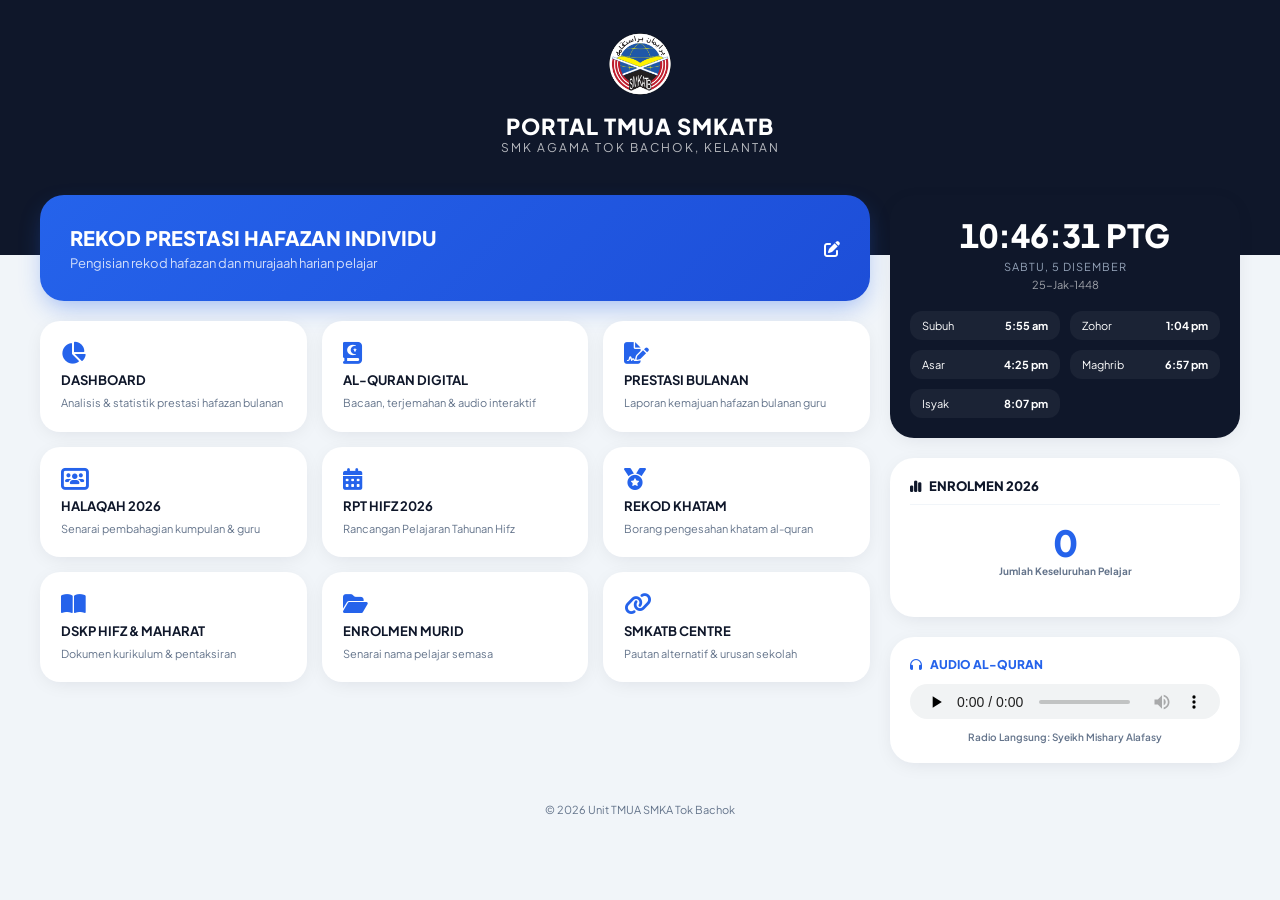
==== commit f327bf45: "Update index.html" ====
--- a/index.html
+++ b/index.html
@@ -182,7 +182,7 @@
                     <div class="bento-desc">Senarai nama pelajar semasa</div>
                 </a>
 
-                <a href="https://mylink.la/sekolah-3315" class="bento-item" target="_blank">
+                <a href="https://aimanbum.github.io/tmuatb/DRA0001.html" class="bento-item" target="_blank">
                     <i class="fa-solid fa-link"></i>
                     <div class="bento-title">SMKATB Centre</div>
                     <div class="bento-desc">Pautan alternatif & urusan sekolah</div>
